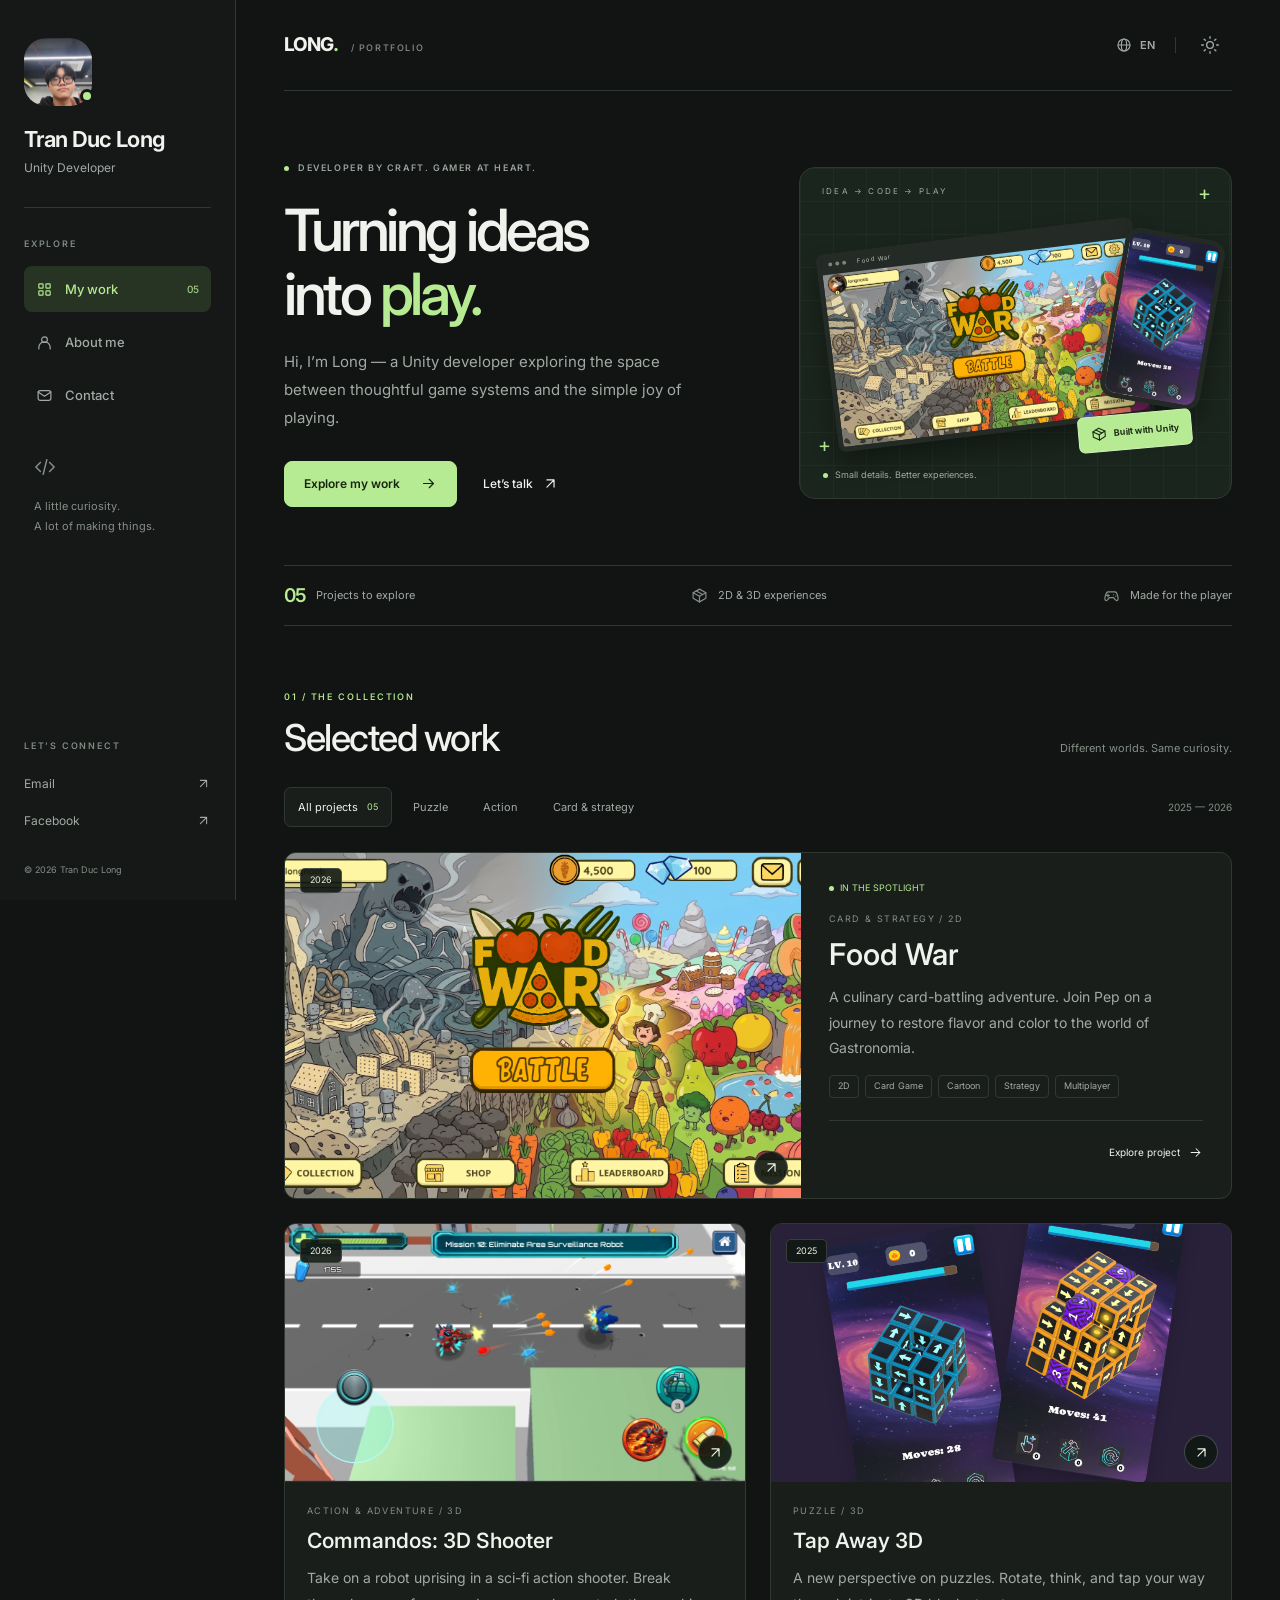
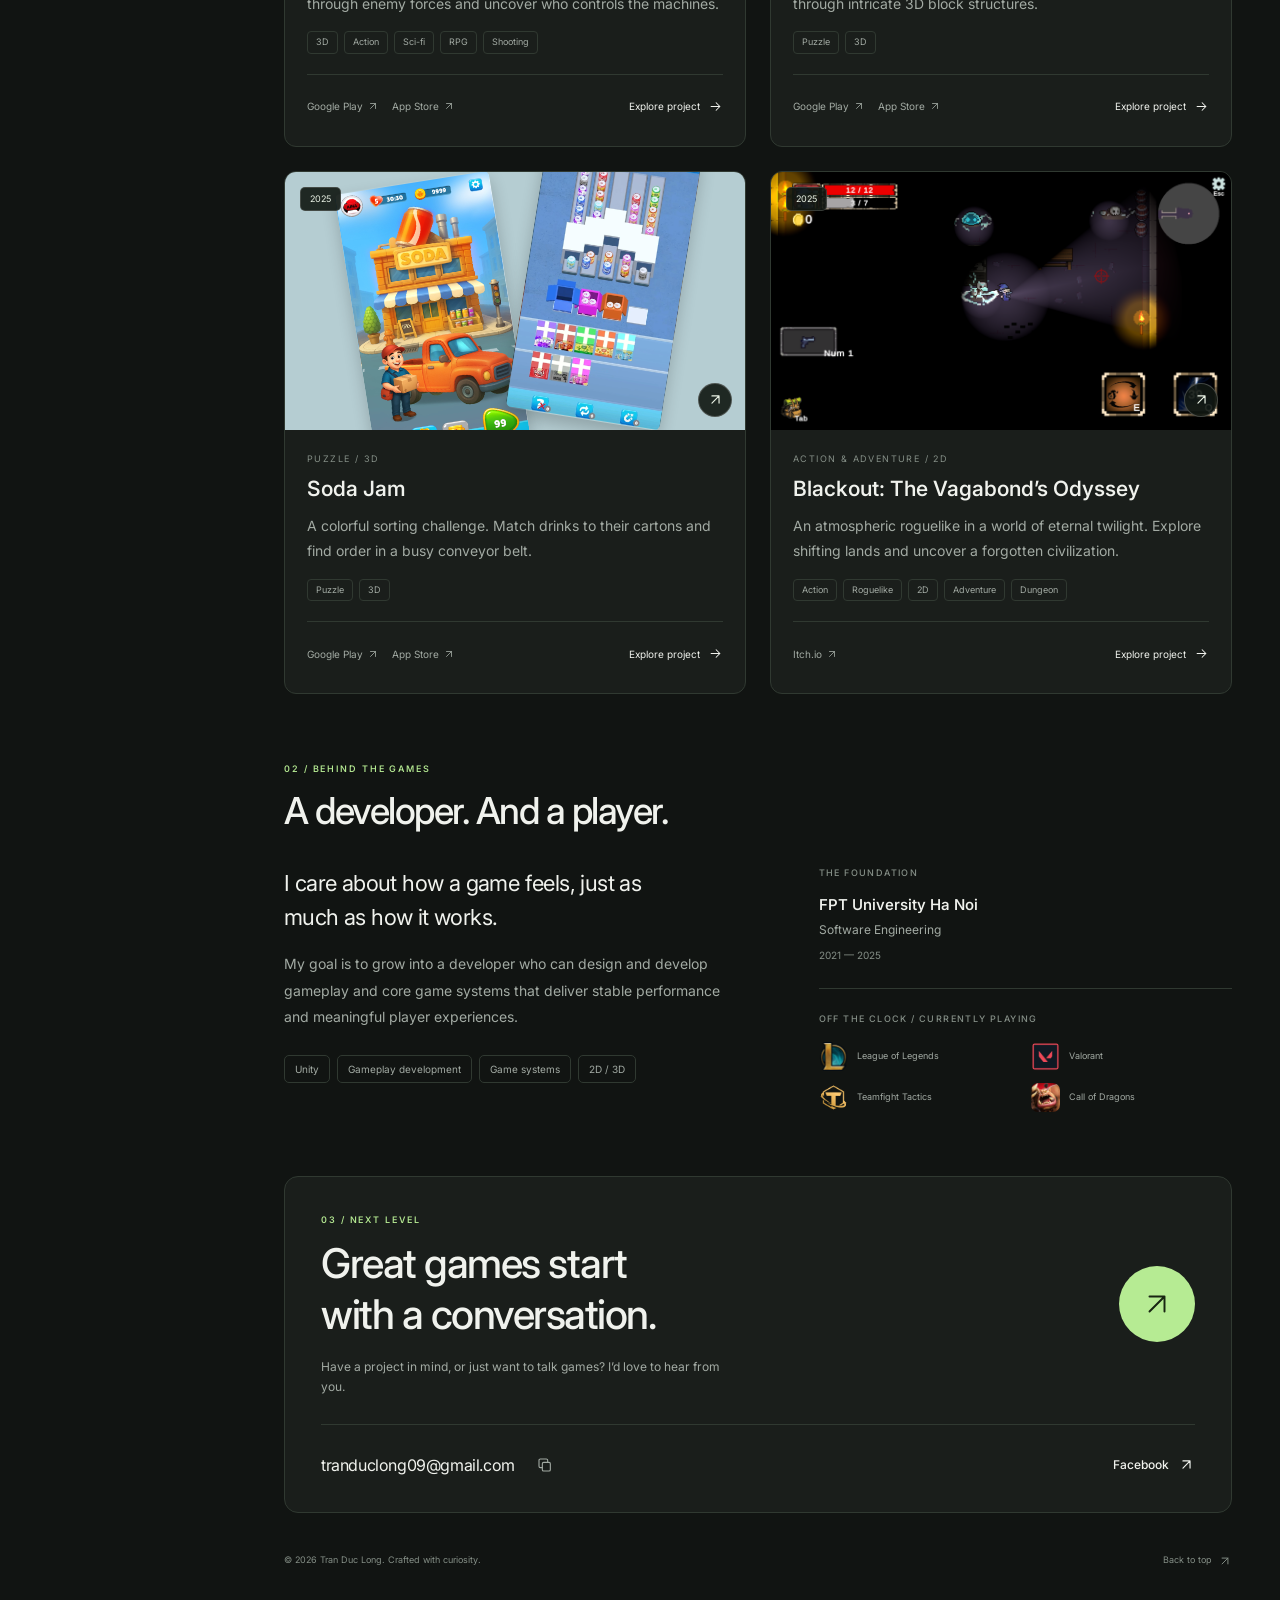
==== portfolio/index.html @ b099b6cd "Move portfolio to subpath and add work in progress homepage" ====
<!DOCTYPE html>
<html lang="en">
<head>
  <meta charset="utf-8">
  <meta name="viewport" content="width=device-width, initial-scale=1">
  <meta name="description" content="Tran Duc Long — Unity Developer. Explore a selection of 2D and 3D games, from card battles and action adventures to playful mobile puzzles.">
  <meta name="theme-color" content="#111412">
  <title>Tran Duc Long — Unity Developer</title>
  <link rel="canonical" href="https://longtd.dev/portfolio/">
  <link rel="icon" href="asset/icon.png">
  <link rel="preconnect" href="https://fonts.googleapis.com">
  <link rel="preconnect" href="https://fonts.gstatic.com" crossorigin>
  <link href="https://fonts.googleapis.com/css2?family=Inter:wght@400;450;500;550;600;650;700;750;800&display=swap" rel="stylesheet">
  <link rel="stylesheet" href="styles.css">
  <script>
    try {
      document.documentElement.dataset.theme = localStorage.getItem('portfolio-theme') === 'light' ? 'light' : 'dark';
      document.documentElement.lang = localStorage.getItem('portfolio-language') === 'vi' ? 'vi' : 'en';
    } catch (_) {}
  </script>
  <script src="projects.js" defer></script>
  <script src="app.js" defer></script>
  <script async src="https://www.googletagmanager.com/gtag/js?id=G-F3N95N39ZR"></script>
  <script>
    window.dataLayer = window.dataLayer || [];
    function gtag(){dataLayer.push(arguments);}
    gtag('js', new Date()); gtag('config', 'G-F3N95N39ZR');
  </script>
</head>
<body>
  <svg class="icon-library" xmlns="http://www.w3.org/2000/svg" aria-hidden="true">
    <symbol id="icon-arrow" viewBox="0 0 24 24"><path d="M5 12h14m-6-6 6 6-6 6"/></symbol>
    <symbol id="icon-up-right" viewBox="0 0 24 24"><path d="M7 17 17 7M7 7h10v10"/></symbol>
    <symbol id="icon-grid" viewBox="0 0 24 24"><rect x="4" y="4" width="6" height="6" rx="1"/><rect x="14" y="4" width="6" height="6" rx="1"/><rect x="4" y="14" width="6" height="6" rx="1"/><rect x="14" y="14" width="6" height="6" rx="1"/></symbol>
    <symbol id="icon-person" viewBox="0 0 24 24"><circle cx="12" cy="8" r="4"/><path d="M4 21v-2a8 8 0 0 1 16 0v2"/></symbol>
    <symbol id="icon-mail" viewBox="0 0 24 24"><rect x="3" y="5" width="18" height="14" rx="3"/><path d="m3 7 9 6 9-6"/></symbol>
    <symbol id="icon-sun" viewBox="0 0 24 24"><circle cx="12" cy="12" r="4"/><path d="M12 2v2m0 16v2M2 12h2m16 0h2M5 5l1.4 1.4m11.2 11.2L19 19M5 19l1.4-1.4M17.6 6.4 19 5"/></symbol>
    <symbol id="icon-moon" viewBox="0 0 24 24"><path d="M20.8 13.2A9 9 0 0 1 10.8 3 9 9 0 1 0 20.8 13.2Z"/></symbol>
    <symbol id="icon-globe" viewBox="0 0 24 24"><circle cx="12" cy="12" r="9"/><ellipse cx="12" cy="12" rx="4" ry="9"/><path d="M3 12h18"/></symbol>
    <symbol id="icon-code" viewBox="0 0 24 24"><path d="m7 7-5 5 5 5m10-10 5 5-5 5M14 4l-4 16"/></symbol>
    <symbol id="icon-play" viewBox="0 0 24 24"><path d="m9 5 11 7-11 7Z"/></symbol>
    <symbol id="icon-close" viewBox="0 0 24 24"><path d="m6 6 12 12M6 18 18 6"/></symbol>
    <symbol id="icon-chevron" viewBox="0 0 24 24"><path d="m9 5 7 7-7 7"/></symbol>
    <symbol id="icon-copy" viewBox="0 0 24 24"><rect x="8" y="8" width="12" height="13" rx="2"/><path d="M16 8V5a2 2 0 0 0-2-2H5a2 2 0 0 0-2 2v9a2 2 0 0 0 2 2h3"/></symbol>
    <symbol id="icon-check" viewBox="0 0 24 24"><path d="m5 12 4 4L19 6"/></symbol>
    <symbol id="icon-cube" viewBox="0 0 24 24"><path d="m12 3 9 5v8l-9 5-9-5V8Z"/><path d="m3 8 9 5 9-5m-9 5v8M7.5 5.5l9 5"/></symbol>
    <symbol id="icon-game" viewBox="0 0 24 24"><path d="M7 7h10c3 0 6 11 3 12-2 1-5-4-5-4H9s-3 5-5 4C1 18 4 7 7 7Z"/><path d="M7 10v4m-2-2h4m6-1h.01M18 13h.01"/></symbol>
  </svg>
  <a class="skip-link" href="#main" data-en="Skip to content" data-vi="Đến nội dung chính">Skip to content</a>
  <aside class="sidebar">
    <a class="identity" href="#home" aria-label="Tran Duc Long — home">
      <div class="avatar-wrap"><img class="avatar" src="asset/avatar(1).png" alt="Tran Duc Long" width="72" height="72"><span class="avatar-dot"></span></div>
      <div><span class="name" data-en="Tran Duc Long" data-vi="Trần Đức Long">Tran Duc Long</span><span class="role" data-en="Unity Developer" data-vi="Lập trình viên Unity">Unity Developer</span></div>
    </a>
    <div class="sidebar-rule"></div><span class="sidebar-label" data-en="EXPLORE" data-vi="KHÁM PHÁ">EXPLORE</span>
    <nav class="navigation" aria-label="Main navigation">
      <a href="#projects" class="nav-link active" aria-current="location"><svg class="icon"><use href="#icon-grid"/></svg><span data-en="My work" data-vi="Dự án">My work</span><span class="nav-count">05</span></a>
      <a href="#about" class="nav-link"><svg class="icon"><use href="#icon-person"/></svg><span data-en="About me" data-vi="Về tôi">About me</span></a>
      <a href="#contact" class="nav-link"><svg class="icon"><use href="#icon-mail"/></svg><span data-en="Contact" data-vi="Liên hệ">Contact</span></a>
    </nav>
    <div class="sidebar-note"><svg class="icon"><use href="#icon-code"/></svg><p data-en="A little curiosity.&#10;A lot of making things." data-vi="Một chút tò mò.&#10;Thật nhiều sáng tạo.">A little curiosity.<br>A lot of making things.</p></div>
    <div class="sidebar-bottom"><p class="sidebar-label" data-en="LET’S CONNECT" data-vi="KẾT NỐI VỚI TÔI">LET’S CONNECT</p><a href="mailto:tranduclong09@gmail.com" class="sidebar-contact">Email <svg class="icon"><use href="#icon-up-right"/></svg></a><a href="https://www.facebook.com/tranduclong0708" target="_blank" rel="noopener noreferrer" class="sidebar-contact">Facebook <svg class="icon"><use href="#icon-up-right"/></svg></a><p class="sidebar-foot">© <span class="current-year">2026</span> Tran Duc Long</p></div>
  </aside>
  <main id="main" class="main" tabindex="-1">
    <header class="topbar" id="home"><a href="#home" class="wordmark">LONG<span class="wordmark-dot">.</span><span class="wordmark-caption"> / PORTFOLIO</span></a><div class="preferences"><button class="language-button" id="langBtn" type="button" aria-label="Switch to Vietnamese"><svg class="icon"><use href="#icon-globe"/></svg><span id="languageLabel">EN</span></button><span class="control-divider"></span><button class="icon-button" id="themeBtn" type="button" aria-label="Switch to light theme"><svg class="icon"><use href="#icon-sun"/></svg></button></div></header>
    <section class="hero" aria-labelledby="hero-title">
      <div class="hero-copy"><p class="eyebrow"><span class="small-dot"></span><span data-en="DEVELOPER BY CRAFT. GAMER AT HEART." data-vi="LẬP TRÌNH BẰNG ĐAM MÊ. CHƠI BẰNG TRÁI TIM.">DEVELOPER BY CRAFT. GAMER AT HEART.</span></p><h1 id="hero-title"><span data-en="Turning ideas" data-vi="Biến ý tưởng">Turning ideas</span><br><span data-en="into " data-vi="thành ">into </span><span class="accent-text" data-en="play." data-vi="trò chơi.">play.</span></h1><p class="hero-description" data-en="Hi, I’m Long — a Unity developer exploring the space between thoughtful game systems and the simple joy of playing." data-vi="Chào bạn, tôi là Long — lập trình viên Unity, theo đuổi sự kết hợp giữa hệ thống game chỉn chu và niềm vui giản đơn khi chơi.">Hi, I’m Long — a Unity developer exploring the space between thoughtful game systems and the simple joy of playing.</p><div class="hero-actions"><a class="button button-primary" href="#projects"><span data-en="Explore my work" data-vi="Khám phá dự án">Explore my work</span><svg class="icon"><use href="#icon-arrow"/></svg></a><a class="text-link" href="#contact"><span data-en="Let’s talk" data-vi="Cùng trò chuyện">Let’s talk</span><svg class="icon"><use href="#icon-up-right"/></svg></a></div></div>
      <div class="hero-art" aria-label="A selection of my game projects"><div class="art-grid"></div><span class="art-plus plus-one">+</span><span class="art-plus plus-two">+</span><span class="art-label">IDEA → CODE → PLAY</span><div class="game-window"><div class="window-toolbar"><span></span><span></span><span></span><span class="window-name">Food War</span></div><img src="asset/FoodWar/food_war1.png" alt="Food War’s colorful culinary world" width="1706" height="957" fetchpriority="high"></div><div class="game-phone"><img src="asset/TapAway3D/1.jpg" alt="Tap Away 3D block puzzle" width="1080" height="1920"></div><span class="art-sticker"><svg class="icon"><use href="#icon-cube"/></svg><span>Built with Unity</span></span><div class="art-caption"><span class="small-dot"></span><span data-en="Small details. Better experiences." data-vi="Chi tiết nhỏ. Trải nghiệm tốt hơn.">Small details. Better experiences.</span></div></div>
    </section>
    <div class="intro-strip"><div><span class="strip-number">05</span><span data-en="Projects to explore" data-vi="Dự án để khám phá">Projects to explore</span></div><div><svg class="icon"><use href="#icon-cube"/></svg><span data-en="2D & 3D experiences" data-vi="Trải nghiệm 2D & 3D">2D & 3D experiences</span></div><div><svg class="icon"><use href="#icon-game"/></svg><span data-en="Made for the player" data-vi="Vì trải nghiệm người chơi">Made for the player</span></div></div>
    <section id="projects" class="work-section" aria-labelledby="work-title">
      <div class="section-heading"><div><p class="eyebrow section-kicker" data-en="01 / THE COLLECTION" data-vi="01 / BỘ SƯU TẬP">01 / THE COLLECTION</p><h2 id="work-title" data-en="Selected work" data-vi="Dự án tiêu biểu">Selected work</h2></div><p class="section-aside" data-en="Different worlds. Same curiosity." data-vi="Thế giới mới. Đam mê không đổi.">Different worlds. Same curiosity.</p></div>
      <div class="work-toolbar"><div class="filters" role="group" aria-label="Filter projects"><button type="button" class="filter-button selected" data-filter="all" aria-pressed="true"><span data-en="All projects" data-vi="Tất cả">All projects</span><span class="filter-count">05</span></button><button type="button" class="filter-button" data-filter="puzzle" aria-pressed="false" data-en="Puzzle" data-vi="Giải đố">Puzzle</button><button type="button" class="filter-button" data-filter="action" aria-pressed="false" data-en="Action" data-vi="Hành động">Action</button><button type="button" class="filter-button" data-filter="card" aria-pressed="false" data-en="Card & strategy" data-vi="Thẻ bài & chiến thuật">Card & strategy</button></div><span class="work-years">2025 — 2026</span></div><p id="filter-status" class="sr-only" role="status"></p><div class="project-grid" id="project-grid"></div><noscript><p>Enable JavaScript to explore the project galleries. Contact me at <a href="mailto:tranduclong09@gmail.com">tranduclong09@gmail.com</a>.</p></noscript>
    </section>
    <section id="about" class="about-section" aria-labelledby="about-title"><div class="section-heading"><div><p class="eyebrow section-kicker" data-en="02 / BEHIND THE GAMES" data-vi="02 / PHÍA SAU TRÒ CHƠI">02 / BEHIND THE GAMES</p><h2 id="about-title" data-en="A developer. And a player." data-vi="Lập trình viên. Và người chơi.">A developer. And a player.</h2></div></div><div class="about-layout"><div class="about-story"><p class="about-lead" data-en="I care about how a game feels, just as much as how it works." data-vi="Tôi quan tâm đến cảm giác khi chơi, cũng như cách một trò chơi vận hành.">I care about how a game feels, just as much as how it works.</p><p data-en="My goal is to grow into a developer who can design and develop gameplay and core game systems that deliver stable performance and meaningful player experiences." data-vi="Mục tiêu của tôi là phát triển thành lập trình viên có thể thiết kế và phát triển gameplay cùng các hệ thống game cốt lõi, giúp game vận hành ổn định và mang lại trải nghiệm có giá trị cho người chơi.">My goal is to grow into a developer who can design and develop gameplay and core game systems that deliver stable performance and meaningful player experiences.</p><div class="skill-tags"><span>Unity</span><span data-en="Gameplay development" data-vi="Phát triển gameplay">Gameplay development</span><span data-en="Game systems" data-vi="Hệ thống game">Game systems</span><span>2D / 3D</span></div></div><div class="about-details"><div class="education"><p class="detail-label" data-en="THE FOUNDATION" data-vi="NỀN TẢNG">THE FOUNDATION</p><h3 data-en="FPT University Ha Noi" data-vi="Đại học FPT Hà Nội">FPT University Ha Noi</h3><p data-en="Software Engineering" data-vi="Kỹ thuật phần mềm">Software Engineering</p><span class="detail-date">2021 — 2025</span></div><div class="playing"><p class="detail-label" data-en="OFF THE CLOCK / CURRENTLY PLAYING" data-vi="SAU GIỜ LÀM / ĐANG CHƠI">OFF THE CLOCK / CURRENTLY PLAYING</p><div class="playing-grid"><div class="playing-item"><img src="asset/games/lol.png" alt="League of Legends" width="44" height="44" loading="lazy"><span>League of Legends</span></div><div class="playing-item"><img src="asset/games/valorant.png" alt="Valorant" width="44" height="44" loading="lazy"><span>Valorant</span></div><div class="playing-item"><img src="asset/games/tft.png" alt="Teamfight Tactics" width="44" height="44" loading="lazy"><span>Teamfight Tactics</span></div><div class="playing-item"><img src="asset/games/cod.png" alt="Call of Dragons" width="44" height="44" loading="lazy"><span>Call of Dragons</span></div></div></div></div></div></section>
    <section id="contact" class="contact-section" aria-labelledby="contact-title"><div class="contact-top"><div><p class="eyebrow section-kicker" data-en="03 / NEXT LEVEL" data-vi="03 / CHẶNG TIẾP THEO">03 / NEXT LEVEL</p><h2 id="contact-title"><span data-en="Great games start" data-vi="Game hay bắt đầu">Great games start</span><br><span data-en="with a conversation." data-vi="từ một cuộc trò chuyện.">with a conversation.</span></h2><p data-en="Have a project in mind, or just want to talk games? I’d love to hear from you." data-vi="Bạn có ý tưởng dự án, hay muốn trò chuyện về game? Hãy kết nối với tôi.">Have a project in mind, or just want to talk games? I’d love to hear from you.</p></div><a class="contact-arrow" href="mailto:tranduclong09@gmail.com" aria-label="Email Tran Duc Long"><svg class="icon"><use href="#icon-up-right"/></svg></a></div><div class="contact-bottom"><div class="email-group"><a class="email-link" href="mailto:tranduclong09@gmail.com">tranduclong09@gmail.com</a><button type="button" id="copyEmail" class="icon-button" aria-label="Copy email address"><svg class="icon"><use href="#icon-copy"/></svg></button></div><a class="text-link" href="https://www.facebook.com/tranduclong0708" target="_blank" rel="noopener noreferrer">Facebook <svg class="icon"><use href="#icon-up-right"/></svg></a></div><p id="copy-status" role="status" class="copy-status"></p></section>
    <footer class="footer"><span>© <span class="current-year">2026</span> <span data-en="Tran Duc Long. Crafted with curiosity." data-vi="Trần Đức Long. Tạo nên từ sự tò mò.">Tran Duc Long. Crafted with curiosity.</span></span><a href="#home"><span data-en="Back to top" data-vi="Về đầu trang">Back to top</span><svg class="icon"><use href="#icon-up-right"/></svg></a></footer>
  </main>
  <dialog id="project-dialog" class="project-dialog" aria-labelledby="dialog-title"><div class="dialog-header"><span class="detail-label" data-en="PROJECT DETAILS" data-vi="CHI TIẾT DỰ ÁN">PROJECT DETAILS</span><button type="button" class="icon-button close-dialog" aria-label="Close project"><svg class="icon"><use href="#icon-close"/></svg></button></div><div id="dialog-content"></div></dialog>
</body>
</html>
---- portfolio/styles.css ----
:root {
  color-scheme:dark;
  --bg:#111412;
  --sidebar:#151816;
  --surface:#1a1e1b;
  --surface-hover:#222823;
  --text:#f0f2ed;
  --muted:#a2aaa3;
  --subtle:#858f87;
  --border:#303931;
  --accent:#b6eb93;
  --on-accent:#182512;
  --accent-soft:#273323;
  --art-bg:#1b251e;
  --focus:#c2f7a0;
  --radius:16px;
  --duration:180ms;
  --sidebar-width:236px;
}

:root[data-theme="light"] {
  color-scheme:light;
  --bg:#f6f7f2;
  --sidebar:#eef0e9;
  --surface:#fff;
  --surface-hover:#e9ede3;
  --text:#20271f;
  --muted:#596451;
  --subtle:#64705f;
  --border:#d4d9cd;
  --accent:#365c25;
  --on-accent:#fff;
  --accent-soft:#e0ebd5;
  --art-bg:#dfe8d6;
  --focus:#365c25;
}

* {
  box-sizing:border-box;
}

html {
  scroll-behavior:smooth;
  scroll-padding-top:34px;
}

body {
  margin:0;
  background:var(--bg);
  color:var(--text);
  font-family:'Inter','Segoe UI',sans-serif;
  font-size:15px;
  line-height:1.65;
  -webkit-font-smoothing:antialiased;
}

button,a {
  -webkit-tap-highlight-color:transparent;
  touch-action:manipulation;
}

button {
  font:inherit;
  cursor:pointer;
  color:inherit;
}

a {
  color:inherit;
  text-decoration:none;
}

button,a,.project-card {
  transition:background var(--duration),color var(--duration),border-color var(--duration),transform var(--duration);
}

button:focus-visible,a:focus-visible,[tabindex]:focus-visible {
  outline:2px solid var(--focus);
  outline-offset:5px;
}

button:disabled {
  cursor:default;
  opacity:.45;
}

img {
  display:block;
  max-width:100%;
}

svg.icon {
  width:20px;
  height:20px;
  fill:none;
  stroke:currentColor;
  stroke-width:1.65;
  stroke-linecap:round;
  stroke-linejoin:round;
  flex-shrink:0;
}

.icon-library {
  position:absolute;
  width:0;
  height:0;
  overflow:hidden;
}

h1,h2,h3,p {
  margin:0;
}

h1,h2,h3 {
  text-wrap:balance;
}

::selection {
  background:var(--accent);
  color:var(--on-accent);
}

.sr-only {
  position:absolute;
  width:1px;
  height:1px;
  padding:0;
  margin:-1px;
  overflow:hidden;
  clip:rect(0,0,0,0);
  white-space:nowrap;
  border:0;
}

.skip-link {
  position:fixed;
  top:12px;
  left:12px;
  z-index:100;
  transform:translateY(-160%);
  background:var(--accent);
  color:var(--on-accent);
  padding:10px 18px;
  border-radius:6px;
}

.skip-link:focus {
  transform:none;
}

/* Identity and persistent navigation */
.sidebar {
  position:fixed;
  inset:0 auto 0 0;
  width:var(--sidebar-width);
  padding:38px 24px 22px;
  background:var(--sidebar);
  border-right:1px solid var(--border);
  display:flex;
  flex-direction:column;
  z-index:20;
  overflow-y:auto;
}

.identity {
  display:flex;
  flex-direction:column;
  align-items:flex-start;
  gap:18px;
}

.avatar-wrap {
  position:relative;
}

.avatar {
  width:68px;
  height:68px;
  border-radius:22px;
  object-fit:cover;
  object-position:50% 37%;
}

.avatar-dot {
  width:14px;
  height:14px;
  border:3px solid var(--sidebar);
  background:var(--accent);
  border-radius:50%;
  position:absolute;
  right:-2px;
  bottom:3px;
}

.name {
  display:block;
  font-size:22px;
  font-weight:650;
  letter-spacing:-.65px;
  line-height:1.4;
}

.role {
  font-size:12px;
  color:var(--muted);
  display:block;
  margin-top:3px;
}

.sidebar-rule {
  height:1px;
  min-height:1px;
  background:var(--border);
  margin:29px 0;
}

.sidebar-label {
  font-size:9px;
  font-weight:550;
  color:var(--subtle);
  letter-spacing:1.8px;
}

.navigation {
  display:grid;
  gap:7px;
  margin-top:15px;
}

.nav-link {
  min-height:46px;
  display:flex;
  align-items:center;
  gap:12px;
  padding:10px 12px;
  border-radius:8px;
  font-size:13px;
  font-weight:500;
  color:var(--muted);
}

.nav-link .icon {
  width:17px;
  height:17px;
}

.nav-link:hover {
  background:var(--surface-hover);
  color:var(--text);
}

.nav-link.active {
  background:var(--accent-soft);
  color:var(--accent);
}

.nav-count {
  margin-left:auto;
  font-size:10px;
  opacity:.85;
}

.sidebar-note {
  margin-top:38px;
  padding:0 10px;
}

.sidebar-note .icon {
  color:var(--subtle);
  width:22px;
  height:22px;
}

.sidebar-note p {
  margin-top:11px;
  font-size:11px;
  color:var(--subtle);
  line-height:1.8;
  white-space:pre-line;
}

.sidebar-bottom {
  margin-top:auto;
  padding-top:45px;
}

.sidebar-contact {
  display:flex;
  align-items:center;
  justify-content:space-between;
  font-size:12px;
  color:var(--muted);
  min-height:37px;
}

.sidebar-contact:first-of-type {
  margin-top:11px;
}

.sidebar-contact .icon {
  width:15px;
  height:15px;
}

.sidebar-contact:hover {
  color:var(--accent);
}

.sidebar-foot {
  margin-top:24px;
  color:var(--subtle);
  font-size:9px;
}

.main {
  margin-left:var(--sidebar-width);
  padding:0 48px;
  max-width:1640px;
}

.topbar {
  height:91px;
  display:flex;
  align-items:center;
  justify-content:space-between;
  border-bottom:1px solid var(--border);
}

.wordmark {
  font-size:19px;
  font-weight:750;
  letter-spacing:-1px;
}

.wordmark-dot {
  color:var(--accent);
}

.wordmark-caption {
  color:var(--subtle);
  font-size:9px;
  letter-spacing:1.6px;
  font-weight:500;
  margin-left:9px;
}

.preferences {
  display:flex;
  align-items:center;
  gap:12px;
}

.language-button {
  display:inline-flex;
  gap:8px;
  align-items:center;
  border:0;
  background:transparent;
  min-height:44px;
  padding:8px;
  color:var(--muted);
  font-size:11px;
  font-weight:600;
}

.language-button .icon {
  width:16px;
  height:16px;
}

.icon-button {
  border:1px solid transparent;
  width:44px;
  height:44px;
  border-radius:9px;
  display:inline-flex;
  justify-content:center;
  align-items:center;
  background:transparent;
  color:var(--muted);
  flex-shrink:0;
}

.icon-button:hover,.language-button:hover {
  background:var(--surface-hover);
  color:var(--text);
}

.control-divider {
  height:16px;
  width:1px;
  background:var(--border);
}

/* Hero: real game screens, composed as a small developer playground */
.hero {
  display:grid;
  grid-template-columns:1.12fr 1fr;
  gap:30px;
  align-items:center;
  padding:69px 0 58px;
}

.eyebrow {
  font-size:9px;
  letter-spacing:1.6px;
  font-weight:550;
  line-height:1.8;
  display:flex;
  align-items:center;
  gap:9px;
  color:var(--muted);
}

.small-dot {
  width:5px;
  height:5px;
  background:var(--accent);
  border-radius:50%;
  display:inline-block;
  flex-shrink:0;
}

h1 {
  font-size:clamp(45px,4.55vw,78px);
  font-weight:550;
  line-height:1.1;
  letter-spacing:-3.5px;
  margin-top:22px;
}

.accent-text {
  color:var(--accent);
}

.hero-description {
  max-width:410px;
  color:var(--muted);
  font-size:15px;
  line-height:1.85;
  margin-top:22px;
}

.hero-actions {
  display:flex;
  align-items:center;
  gap:26px;
  margin-top:29px;
}

.button {
  min-height:46px;
  display:inline-flex;
  align-items:center;
  justify-content:center;
  gap:20px;
  padding:11px 19px;
  border-radius:8px;
  border:1px solid var(--border);
  font-size:12px;
  font-weight:600;
}

.button-primary {
  background:var(--accent);
  color:var(--on-accent);
  border-color:var(--accent);
}

.button-primary:hover {
  filter:brightness(1.08);
  transform:translateY(-2px);
}

.button .icon,.text-link .icon {
  width:17px;
  height:17px;
}

.text-link {
  display:inline-flex;
  align-items:center;
  gap:9px;
  font-size:12px;
  font-weight:500;
  min-height:44px;
}

.text-link:hover {
  color:var(--accent);
}

.hero-art {
  height:332px;
  background:var(--art-bg);
  position:relative;
  border:1px solid var(--border);
  border-radius:var(--radius);
  overflow:hidden;
  isolation:isolate;
}

.art-grid {
  position:absolute;
  inset:0;
  background-image:linear-gradient(var(--border) 1px,transparent 1px),linear-gradient(90deg,var(--border) 1px,transparent 1px);
  background-size:33px 33px;
  opacity:.35;
  z-index:-1;
}

.art-label {
  position:absolute;
  left:22px;
  top:17px;
  font-size:8px;
  letter-spacing:2.2px;
  color:var(--muted);
}

.art-plus {
  position:absolute;
  color:var(--accent);
  font-size:20px;
  font-weight:400;
}

.plus-one {
  top:9px;
  right:20px;
}

.plus-two {
  bottom:36px;
  left:18px;
}

.game-window {
  width:74%;
  max-width:340px;
  position:absolute;
  left:6%;
  top:67px;
  transform:rotate(-7deg);
  border:5px solid #242a25;
  border-top-width:0;
  border-radius:8px;
  overflow:hidden;
  box-shadow:0 14px 25px #0005;
}

.window-toolbar {
  height:21px;
  background:#242a25;
  display:flex;
  align-items:center;
  gap:3px;
  padding:0 7px;
}

.window-toolbar>span:not(.window-name) {
  width:4px;
  height:4px;
  background:#7a8577;
  border-radius:50%;
}

.window-name {
  color:#b5c0b4;
  font-size:6px;
  margin-left:8px;
  letter-spacing:.5px;
}

.game-window img {
  width:100%;
  height:auto;
}

.game-phone {
  width:23.5%;
  position:absolute;
  top:65px;
  right:4%;
  transform:rotate(10deg);
  border:5px solid #232924;
  border-radius:15px;
  overflow:hidden;
  box-shadow:0 12px 24px #0006;
}

.game-phone img {
  width:100%;
  height:auto;
}

.art-sticker {
  position:absolute;
  bottom:49px;
  right:9%;
  display:inline-flex;
  align-items:center;
  gap:7px;
  transform:rotate(-5deg);
  background:#b6eb93;
  color:#182512;
  padding:9px 12px;
  border:1px solid #d1f2b8;
  border-radius:6px;
  font-size:9px;
  font-weight:650;
}

.art-sticker .icon {
  width:16px;
  height:16px;
}

.art-caption {
  position:absolute;
  bottom:15px;
  left:23px;
  display:flex;
  align-items:center;
  gap:7px;
  color:var(--muted);
  font-size:9px;
}

.intro-strip {
  border-top:1px solid var(--border);
  border-bottom:1px solid var(--border);
  display:flex;
  align-items:center;
  justify-content:space-between;
  gap:20px;
  padding:20px 0;
}

.intro-strip>div {
  display:flex;
  gap:10px;
  align-items:center;
  color:var(--muted);
  font-size:11px;
}

.intro-strip>div .icon {
  width:17px;
  height:17px;
  color:var(--subtle);
}

.strip-number {
  color:var(--accent);
  font-weight:600;
  font-size:19px;
  letter-spacing:-.8px;
  line-height:1;
}

/* Work index and project cards */
.work-section,.about-section {
  padding-top:63px;
  scroll-margin-top:20px;
}

.section-heading {
  display:flex;
  align-items:flex-end;
  justify-content:space-between;
  gap:20px;
}

.section-kicker {
  color:var(--accent);
  font-size:9px;
  letter-spacing:1.9px;
  margin-bottom:10px;
}

h2 {
  font-size:clamp(28px,2.9vw,40px);
  line-height:1.25;
  font-weight:500;
  letter-spacing:-1.5px;
}

.section-aside {
  font-size:11px;
  color:var(--subtle);
  padding-bottom:4px;
}

.work-toolbar {
  display:flex;
  justify-content:space-between;
  align-items:center;
  gap:16px;
  margin:26px 0 25px;
}

.filters {
  display:flex;
  flex-wrap:wrap;
  gap:7px;
}

.filter-button {
  display:inline-flex;
  align-items:center;
  gap:9px;
  min-height:40px;
  border:1px solid transparent;
  padding:8px 13px;
  font-size:11px;
  color:var(--muted);
  background:transparent;
  border-radius:7px;
}

.filter-button:hover {
  background:var(--surface-hover);
  color:var(--text);
}

.filter-button.selected {
  background:var(--surface);
  border-color:var(--border);
  color:var(--text);
}

.filter-count {
  font-size:9px;
  color:var(--accent);
}

.work-years {
  font-size:10px;
  color:var(--subtle);
  white-space:nowrap;
}

.project-grid {
  display:grid;
  grid-template-columns:repeat(2,minmax(0,1fr));
  gap:24px;
}

.project-card {
  min-width:0;
  border:1px solid var(--border);
  background:var(--surface);
  border-radius:12px;
  overflow:hidden;
  display:flex;
  flex-direction:column;
}

.project-card:hover {
  border-color:var(--subtle);
}

.project-card[hidden] {
  display:none;
}

.project-cover {
  display:block;
  position:relative;
  width:100%;
  border:0;
  padding:0;
  aspect-ratio:1.78;
  overflow:hidden;
  background:var(--art-bg);
}

.cover-image {
  width:100%;
  height:100%;
  object-fit:cover;
  transition:transform 350ms ease;
}

.project-cover:hover .cover-image {
  transform:scale(1.035);
}

.cover-badge {
  position:absolute;
  left:15px;
  top:15px;
  background:#111812e8;
  color:#eaf2e5;
  border:1px solid #ffffff29;
  padding:4px 9px;
  border-radius:5px;
  font-size:9px;
  line-height:1.6;
}

.cover-open {
  position:absolute;
  bottom:13px;
  right:13px;
  display:flex;
  width:34px;
  height:34px;
  align-items:center;
  justify-content:center;
  background:#111812e8;
  border:1px solid #ffffff35;
  border-radius:50%;
  color:#eaf2e5;
}

.cover-open .icon {
  width:17px;
  height:17px;
}

.project-content {
  padding:22px;
  display:flex;
  flex-direction:column;
  flex:1;
  align-items:flex-start;
}

.project-category {
  color:var(--subtle);
  font-size:9px;
  letter-spacing:1.4px;
  text-transform:uppercase;
  margin-bottom:8px;
}

.project-title-button {
  display:block;
  border:0;
  background:transparent;
  padding:0;
  text-align:left;
}

.project-title-button:hover {
  color:var(--accent);
}

.project-title {
  font-size:21px;
  font-weight:550;
  line-height:1.35;
  letter-spacing:-.7px;
}

.project-summary {
  font-size:14px;
  color:var(--muted);
  margin-top:10px;
  line-height:1.8;
}

.project-meta {
  display:flex;
  flex-wrap:wrap;
  gap:6px;
  margin-top:15px;
}

.tag {
  border:1px solid var(--border);
  padding:3px 8px;
  border-radius:4px;
  font-size:9px;
  color:var(--muted);
}

.project-footer {
  display:flex;
  flex-wrap:wrap;
  justify-content:space-between;
  align-items:center;
  gap:8px;
  border-top:1px solid var(--border);
  width:100%;
  padding-top:14px;
  margin-top:20px;
}

.project-links {
  display:flex;
  align-items:center;
  flex-wrap:wrap;
  gap:13px;
}

.store-link {
  min-height:35px;
  display:inline-flex;
  gap:4px;
  align-items:center;
  font-size:10px;
  color:var(--muted);
}

.store-link:hover {
  color:var(--accent);
}

.store-link .icon {
  width:12px;
  height:12px;
}

.details-link {
  border:0;
  background:transparent;
  padding:4px 0;
  color:var(--text);
  display:inline-flex;
  align-items:center;
  gap:8px;
  font-size:10px;
  min-height:35px;
}

.details-link:hover {
  color:var(--accent);
}

.details-link .icon {
  width:15px;
  height:15px;
}

.featured-project {
  grid-column:1/-1;
  display:grid;
  grid-template-columns:1.2fr 1fr;
}

.featured-project .project-cover {
  aspect-ratio:auto;
  height:100%;
  min-height:310px;
}

.featured-project .cover-image {
  object-fit:cover;
}

.featured-project .project-content {
  padding:28px;
  justify-content:center;
}

.featured-project .project-title {
  font-size:30px;
}

.featured-label {
  display:flex;
  align-items:center;
  gap:6px;
  font-size:9px;
  color:var(--accent);
  margin-bottom:16px;
}

.featured-project .project-category {
  margin-bottom:7px;
}

.featured-project .project-footer {
  margin-top:22px;
}

.portrait-cover {
  display:flex;
  align-items:center;
  justify-content:center;
  gap:15px;
  padding:15px 25px;
  background:#29213a;
}

.portrait-cover.soda-cover {
  background:#b5cdd2;
}

.portrait-cover img {
  height:122%;
  width:auto;
  max-width:38%;
  object-fit:contain;
  border-radius:7px;
  box-shadow:0 8px 16px #0003;
  transform:rotate(-9deg) translateY(7%);
}

.portrait-cover img+img {
  transform:rotate(9deg) translateY(-7%);
}

.project-cover:hover.portrait-cover img {
  transform:rotate(-5deg) translateY(4%);
}

.project-cover:hover.portrait-cover img+img {
  transform:rotate(5deg) translateY(-4%);
}

/* About, contact and footer */
.about-section {
  margin-top:4px;
}

.about-layout {
  display:grid;
  grid-template-columns:1.1fr 1fr;
  gap:80px;
  margin-top:32px;
  padding-bottom:64px;
}

.about-lead {
  font-size:22px;
  line-height:1.55;
  letter-spacing:-.6px;
  max-width:400px;
}

.about-story>p+p {
  color:var(--muted);
  font-size:14px;
  line-height:1.9;
  margin-top:17px;
}

.skill-tags {
  display:flex;
  flex-wrap:wrap;
  gap:7px;
  margin-top:24px;
}

.skill-tags span {
  font-size:10px;
  padding:5px 10px;
  border:1px solid var(--border);
  border-radius:5px;
  color:var(--muted);
}

.detail-label {
  color:var(--subtle);
  font-size:9px;
  letter-spacing:1.4px;
  font-weight:500;
}

.education h3 {
  font-size:15px;
  font-weight:550;
  margin-top:12px;
}

.education>p:not(.detail-label) {
  font-size:12px;
  color:var(--muted);
  margin-top:2px;
}

.detail-date {
  color:var(--subtle);
  font-size:10px;
  margin-top:8px;
  display:block;
}

.playing {
  margin-top:24px;
  border-top:1px solid var(--border);
  padding-top:23px;
}

.playing-grid {
  display:grid;
  grid-template-columns:repeat(2,minmax(0,1fr));
  gap:12px;
  margin-top:15px;
}

.playing-item {
  display:flex;
  align-items:center;
  gap:9px;
  min-width:0;
}

.playing-item img {
  width:29px;
  height:29px;
  object-fit:cover;
  border-radius:7px;
}

.playing-item span {
  color:var(--muted);
  font-size:9px;
}

.contact-section {
  border:1px solid var(--border);
  border-radius:14px;
  background:var(--surface);
  padding:35px 36px 25px;
  scroll-margin-top:35px;
}

.contact-top {
  display:flex;
  justify-content:space-between;
  align-items:center;
  gap:25px;
}

.contact-section h2 {
  font-size:clamp(28px,3.2vw,43px);
  line-height:1.25;
  letter-spacing:-1.5px;
}

.contact-top p:not(.eyebrow) {
  color:var(--muted);
  font-size:12px;
  max-width:420px;
  margin-top:17px;
}

.contact-arrow {
  width:76px;
  height:76px;
  border-radius:50%;
  background:var(--accent);
  color:var(--on-accent);
  display:flex;
  align-items:center;
  justify-content:center;
  flex-shrink:0;
}

.contact-arrow .icon {
  width:36px;
  height:36px;
  stroke-width:1.3;
}

.contact-arrow:hover {
  transform:rotate(6deg);
}

.contact-bottom {
  border-top:1px solid var(--border);
  margin-top:27px;
  padding-top:18px;
  display:flex;
  justify-content:space-between;
  align-items:center;
  gap:15px;
}

.email-group {
  display:flex;
  gap:8px;
  align-items:center;
  min-width:0;
}

.email-link {
  font-size:16px;
  letter-spacing:-.4px;
  overflow-wrap:anywhere;
}

.email-link:hover {
  color:var(--accent);
}

.email-group .icon {
  width:16px;
  height:16px;
}

.copy-status {
  color:var(--accent);
  font-size:11px;
}

.copy-status:not(:empty) {
  margin-top:10px;
}

.footer {
  display:flex;
  justify-content:space-between;
  align-items:center;
  gap:16px;
  padding:28px 0;
  color:var(--subtle);
  font-size:9px;
}

.footer a {
  display:inline-flex;
  min-height:40px;
  align-items:center;
  gap:6px;
}

.footer a:hover {
  color:var(--accent);
}

.footer .icon {
  width:14px;
  height:14px;
}

/* Native dialog provides focus containment, Escape and an inert background */
.project-dialog {
  background:var(--bg);
  color:var(--text);
  border:1px solid var(--border);
  border-radius:16px;
  padding:0 28px 30px;
  width:min(940px,calc(100% - 36px));
  max-height:90dvh;
  overscroll-behavior:contain;
}

.project-dialog::backdrop {
  background:#000b;
  backdrop-filter:blur(6px);
}

body:has(.project-dialog[open]) {
  overflow:hidden;
}

.dialog-header {
  display:flex;
  justify-content:space-between;
  align-items:center;
  position:sticky;
  top:0;
  padding:12px 0;
  z-index:2;
  background:var(--bg);
  border-bottom:1px solid var(--border);
}

.dialog-project-heading {
  display:flex;
  gap:16px;
  align-items:center;
  margin-top:23px;
}

.dialog-icon {
  width:58px;
  height:58px;
  border-radius:12px;
  object-fit:cover;
}

#dialog-title {
  font-size:clamp(24px,3vw,34px);
  letter-spacing:-1px;
}

.dialog-year {
  color:var(--muted);
  font-size:11px;
  margin-top:3px;
}

.dialog-description {
  color:var(--muted);
  font-size:14px;
  line-height:1.9;
  margin:21px 0;
  max-width:76ch;
}

.dialog-meta {
  display:flex;
  justify-content:space-between;
  gap:12px;
  align-items:center;
  flex-wrap:wrap;
  margin:18px 0 22px;
}

.dialog-meta .project-meta {
  margin:0;
}

.gallery-stage {
  background:var(--surface);
  border:1px solid var(--border);
  border-radius:10px;
  height:min(52vh,470px);
  display:flex;
  align-items:center;
  justify-content:center;
  overflow:hidden;
  position:relative;
}

.gallery-stage>img {
  width:100%;
  height:100%;
  object-fit:contain;
}

.gallery-stage.gallery-landscape {
  height:auto;
  aspect-ratio:16/9;
  max-height:470px;
}

.gallery-controls {
  display:flex;
  align-items:center;
  justify-content:space-between;
  margin-top:9px;
}

.gallery-counter {
  color:var(--muted);
  font-size:11px;
  font-variant-numeric:tabular-nums;
}

.gallery-arrows {
  display:flex;
  gap:6px;
}

.gallery-arrows .icon-button {
  border-color:var(--border);
}

.gallery-previous .icon {
  transform:rotate(180deg);
}

.gallery-thumbnails {
  display:flex;
  gap:8px;
  margin-top:9px;
  overflow-x:auto;
  padding:5px 3px 10px;
}

.gallery-thumbnail {
  height:56px;
  width:82px;
  padding:3px;
  flex-shrink:0;
  border:1px solid var(--border);
  border-radius:5px;
  background:var(--surface);
  opacity:.6;
}

.gallery-thumbnail[aria-pressed="true"] {
  border-color:var(--accent);
  opacity:1;
}

.gallery-thumbnail img {
  width:100%;
  height:100%;
  object-fit:contain;
}

.trailer-section {
  margin-top:20px;
  border-top:1px solid var(--border);
  padding-top:20px;
}

.trailer-links {
  display:flex;
  align-items:center;
  flex-wrap:wrap;
  gap:10px 22px;
}

.trailer-frame {
  aspect-ratio:16/9;
  width:100%;
  border:1px solid var(--border);
  border-radius:10px;
  margin-top:16px;
}

.gallery-stage .image-error {
  position:absolute;
  bottom:15px;
  padding:10px;
  background:var(--bg);
  color:var(--muted);
  text-align:center;
  font-size:12px;
}

@media(min-width:1680px) {
  .main {
    padding-right:70px;
    padding-left:70px;
  }
  .hero {
    padding-top:85px;
    padding-bottom:75px;
  }
  .hero-art {
    height:390px;
  }
  .game-window {
    top:80px;
  }
  .game-phone {
    top:60px;
  }
}

@media(max-width:1190px) {
  :root {
    --sidebar-width:210px;
  }
  .sidebar {
    padding-left:20px;
    padding-right:20px;
  }
  .main {
    padding:0 32px;
  }
  .hero {
    gap:22px;
  }
  h1 {
    font-size:53px;
    letter-spacing:-2.5px;
  }
  .hero-art {
    height:290px;
  }
  .game-window {
    top:71px;
  }
  .game-phone {
    top:67px;
  }
  .art-sticker {
    bottom:43px;
    font-size:8px;
  }
  .hero-description {
    font-size:13px;
  }
  .hero-actions {
    gap:17px;
  }
  .eyebrow {
    font-size:8px;
  }
  .about-layout {
    gap:40px;
  }
  .featured-project .project-content {
    padding:22px;
  }
  .featured-project .project-cover {
    min-height:320px;
  }
}

@media(max-width:1000px) and (min-width:761px) {
  .hero {
    grid-template-columns:1fr;
    padding:45px 0 35px;
  }
  .hero-copy {
    max-width:560px;
  }
  h1 {
    font-size:64px;
  }
  .hero-description {
    max-width:480px;
  }
  .hero-art {
    display:none;
  }
  .featured-project {
    grid-template-columns:1fr;
  }
  .featured-project .project-cover {
    aspect-ratio:16/9;
    min-height:0;
  }
  .featured-project .project-content {
    padding:22px;
  }
  .intro-strip {
    gap:10px;
  }
  .intro-strip>div {
    font-size:9px;
    gap:7px;
  }
  .section-aside,.work-years {
    display:none;
  }
  .about-layout {
    grid-template-columns:1fr;
    gap:30px;
  }
  .about-details {
    display:grid;
    grid-template-columns:1fr 1.2fr;
    gap:25px;
  }
  .playing {
    border:0;
    margin:0;
    padding:0;
  }
  .playing-grid {
    grid-template-columns:1fr;
  }
  .contact-section {
    padding:26px;
  }
  .contact-arrow {
    width:55px;
    height:55px;
  }
  .email-link {
    font-size:14px;
  }
  .contact-bottom {
    align-items:flex-start;
    flex-direction:column;
    gap:2px;
  }
}

@media(max-width:760px) {
  html {
    scroll-padding-top:120px;
  }
  .sidebar {
    position:sticky;
    top:0;
    width:100%;
    padding:13px 22px 0;
    border-right:0;
    border-bottom:1px solid var(--border);
    overflow:visible;
  }
  .identity {
    flex-direction:row;
    align-items:center;
    gap:10px;
    width:fit-content;
  }
  .avatar {
    width:34px;
    height:34px;
    border-radius:11px;
  }
  .avatar-dot {
    width:9px;
    height:9px;
    border-width:2px;
    bottom:0;
  }
  .name {
    font-size:15px;
    letter-spacing:-.4px;
  }
  .role {
    font-size:9px;
    margin-top:0;
  }
  .sidebar-rule,.sidebar-label,.sidebar-note,.sidebar-bottom {
    display:none;
  }
  .navigation {
    display:flex;
    gap:20px;
    margin:9px 0 0;
  }
  .nav-link {
    min-height:43px;
    padding:7px 0 9px;
    gap:7px;
    font-size:11px;
    border-radius:0;
    border-bottom:2px solid transparent;
  }
  .nav-link.active {
    background:transparent;
    border-bottom-color:var(--accent);
  }
  .nav-link .icon {
    width:14px;
    height:14px;
  }
  .nav-count {
    font-size:8px;
  }
  .main {
    margin-left:0;
    padding:0 24px;
  }
  .topbar {
    height:66px;
  }
  .preferences {
    position:fixed;
    top:8px;
    right:17px;
    gap:4px;
    z-index:25;
  }
  .preferences .icon-button {
    width:40px;
  }
  .language-button {
    gap:5px;
  }
  .wordmark {
    font-size:17px;
  }
  .wordmark-caption {
    font-size:8px;
  }
  .hero {
    padding-top:35px;
    padding-bottom:35px;
    gap:28px;
    grid-template-columns:1fr;
  }
  .hero h1 {
    font-size:clamp(49px,9vw,72px);
    margin-top:17px;
    line-height:1.12;
    letter-spacing:-2.7px;
  }
  .eyebrow {
    font-size:8px;
    letter-spacing:1.35px;
  }
  .hero-description {
    font-size:15px;
    margin-top:18px;
    max-width:460px;
    line-height:1.8;
  }
  .hero-actions {
    margin-top:23px;
    gap:25px;
  }
  .button {
    min-height:48px;
    font-size:12px;
  }
  .text-link {
    font-size:12px;
  }
  .hero-art {
    height:300px;
    max-width:540px;
    width:100%;
    margin-top:8px;
  }
  .game-window {
    width:72%;
    top:54px;
    left:7%;
    max-width:340px;
  }
  .game-phone {
    width:21%;
    max-width:107px;
    top:45px;
    right:9%;
  }
  .art-sticker {
    bottom:45px;
    right:12%;
    font-size:9px;
  }
  .intro-strip {
    gap:12px;
    padding:18px 0;
    justify-content:flex-start;
    flex-wrap:wrap;
  }
  .intro-strip>div {
    font-size:10px;
    gap:8px;
    flex:1 1 auto;
  }
  .intro-strip>div:last-child {
    display:none;
  }
  .work-section,.about-section {
    padding-top:43px;
    scroll-margin-top:0;
  }
  h2 {
    font-size:31px;
    letter-spacing:-1.2px;
  }
  .section-aside,.work-years {
    display:none;
  }
  .section-kicker {
    font-size:8px;
    margin-bottom:8px;
  }
  .work-toolbar {
    margin:22px 0 20px;
  }
  .filters {
    gap:3px;
  }
  .filter-button {
    min-height:44px;
    font-size:11px;
    padding:7px 10px;
  }
  .filter-count {
    font-size:8px;
  }
  .project-grid {
    gap:19px;
  }
  .featured-project {
    grid-template-columns:1fr;
  }
  .featured-project .project-cover {
    aspect-ratio:16/9;
    min-height:0;
  }
  .featured-project .project-content {
    padding:23px;
  }
  .featured-project .project-title {
    font-size:27px;
  }
  .project-content {
    padding:20px;
  }
  .project-title {
    font-size:21px;
  }
  .project-summary {
    font-size:14px;
  }
  .project-category {
    font-size:9px;
  }
  .tag {
    font-size:10px;
  }
  .details-link,.store-link {
    font-size:11px;
    min-height:44px;
  }
  .about-layout {
    grid-template-columns:1fr;
    gap:32px;
    margin-top:24px;
    padding-bottom:43px;
  }
  .about-lead {
    font-size:22px;
  }
  .about-story>p+p {
    font-size:15px;
  }
  .about-details {
    display:grid;
    grid-template-columns:1fr 1fr;
    gap:24px;
  }
  .playing {
    border:0;
    margin:0;
    padding:0;
  }
  .playing-grid {
    grid-template-columns:1fr;
    gap:10px;
  }
  .playing-item span {
    font-size:10px;
  }
  .education h3 {
    font-size:15px;
  }
  .contact-section {
    padding:26px 22px 20px;
    scroll-margin-top:120px;
  }
  .contact-section h2 {
    font-size:32px;
    letter-spacing:-1.1px;
  }
  .contact-top p:not(.eyebrow) {
    font-size:14px;
  }
  .contact-arrow {
    width:44px;
    height:44px;
  }
  .contact-arrow .icon {
    width:26px;
    height:26px;
  }
  .contact-top {
    align-items:flex-start;
    gap:10px;
  }
  .contact-bottom {
    align-items:flex-start;
    flex-direction:column;
    gap:3px;
    margin-top:20px;
    padding-top:12px;
  }
  .email-link {
    font-size:15px;
  }
  .footer {
    padding:19px 0;
    font-size:8px;
  }
  .footer>span {
    max-width:210px;
  }
  .project-dialog {
    padding:0 18px 22px;
    width:calc(100% - 20px);
    max-height:92dvh;
  }
  .dialog-icon {
    width:44px;
    height:44px;
  }
  .dialog-project-heading {
    gap:12px;
  }
  #dialog-title {
    font-size:25px;
  }
  .dialog-description {
    font-size:15px;
  }
  .gallery-stage {
    height:42dvh;
  }
}

@media(max-width:560px) {
  .project-grid {
    grid-template-columns:1fr;
  }
  .project-content {
    padding:22px;
  }
  .contact-top {
    display:block;
    position:relative;
  }
  .contact-arrow {
    margin-top:19px;
  }
  .contact-section h2 {
    font-size:30px;
  }
  .hero-art {
    height:285px;
  }
  .game-window {
    top:56px;
    width:78%;
    left:4%;
  }
  .game-phone {
    width:23%;
    top:47px;
    right:5%;
  }
}

@media(max-width:374px) {
  .main {
    padding:0 18px;
  }
  .sidebar {
    padding-left:18px;
    padding-right:18px;
  }
  .navigation {
    gap:16px;
  }
  .preferences {
    right:9px;
  }
  .language-button .icon {
    display:none;
  }
  .hero h1 {
    font-size:45px;
  }
  .hero-actions {
    gap:17px;
  }
  .hero-art {
    height:252px;
  }
  .art-sticker {
    bottom:42px;
  }
  .about-details {
    grid-template-columns:1fr;
  }
  .playing-grid {
    grid-template-columns:repeat(2,minmax(0,1fr));
  }
  .email-link {
    font-size:13px;
  }
  .filter-button {
    padding:7px 8px;
  }
}

html[lang="vi"] h1 {
  letter-spacing:-2.4px;
  line-height:1.24;
  font-size:clamp(42px,4.2vw,68px);
}

html[lang="vi"] .hero-copy .eyebrow {
  letter-spacing:1px;
}

html[lang="vi"] h2 {
  line-height:1.4;
}

@media(max-width:760px) {
  html[lang="vi"] h1 {
    font-size:clamp(43px,8vw,65px);
    letter-spacing:-1.8px;
  }
}

@media(prefers-reduced-motion:reduce) {
  html {
    scroll-behavior:auto;
  }
  *,*::before,*::after {
    transition:none!important;
    animation:none!important;
  }
  .project-cover:hover .cover-image {
    transform:none;
  }
}
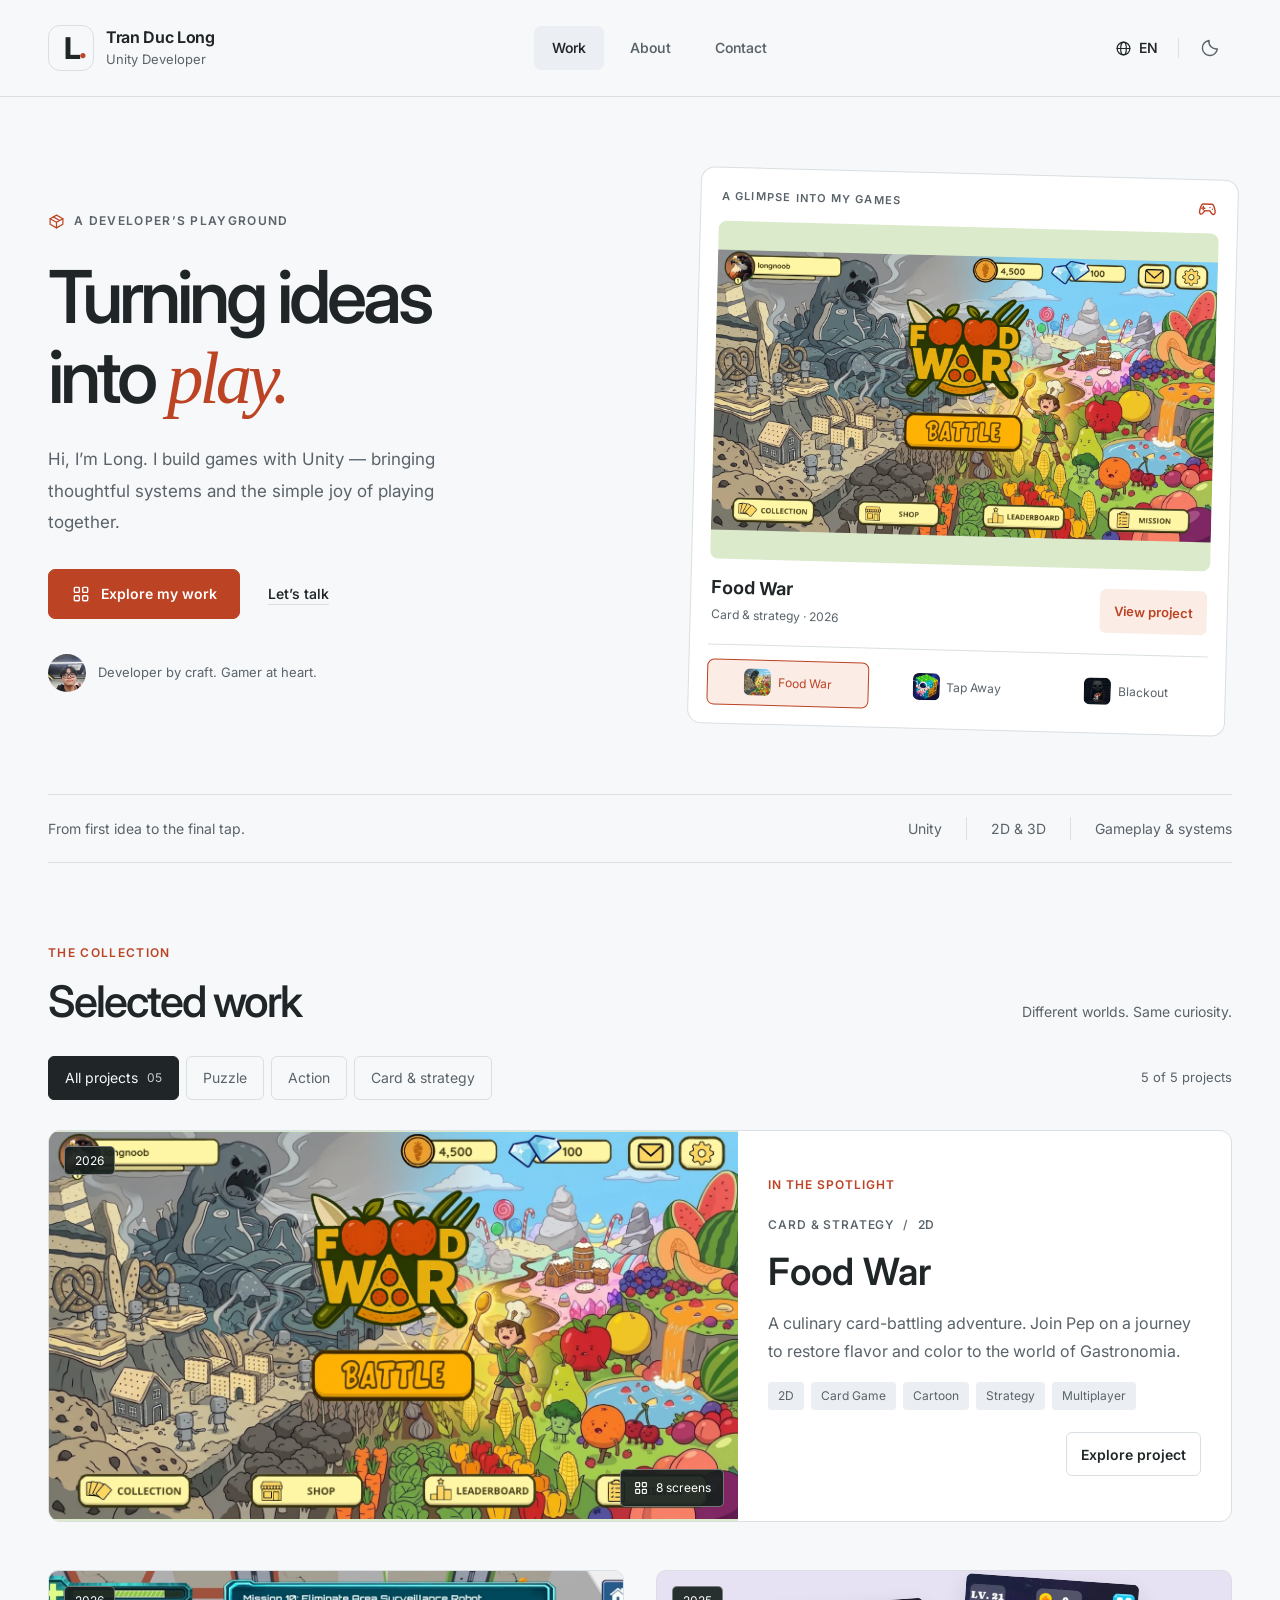
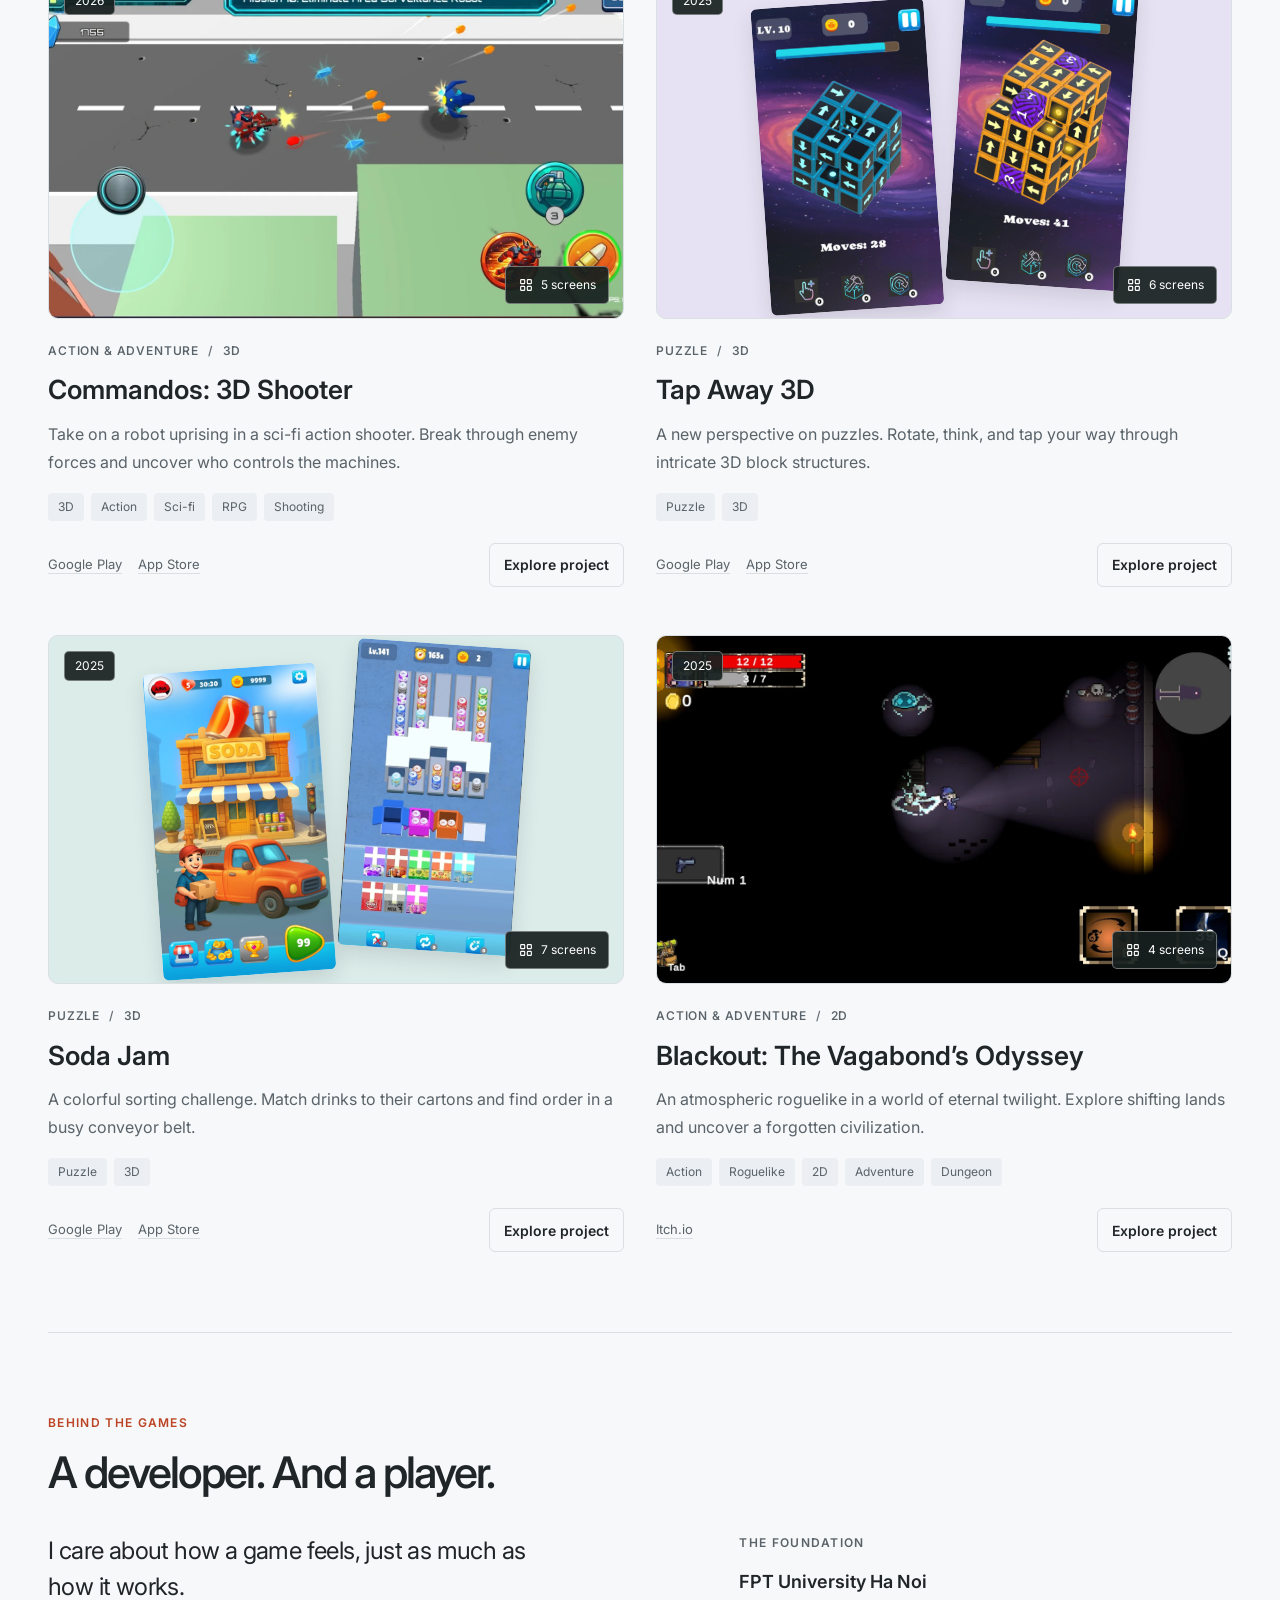
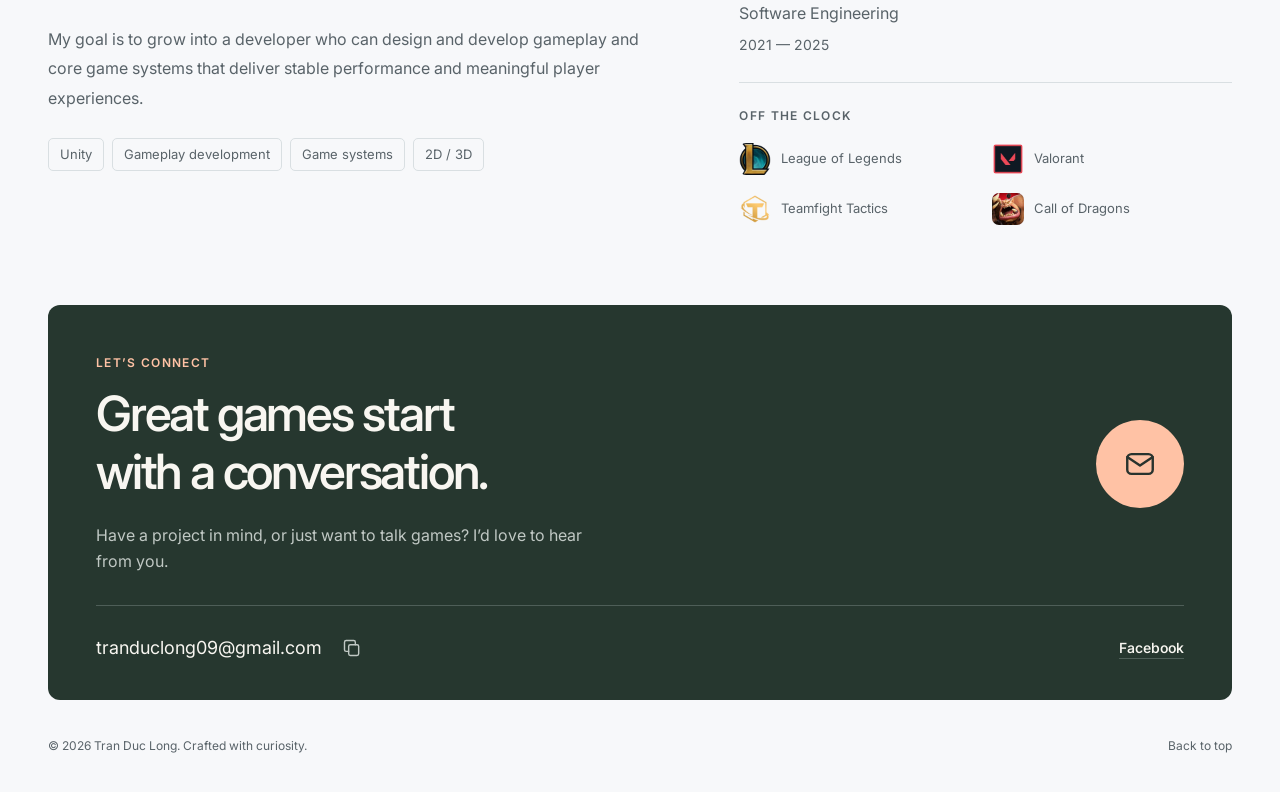
==== commit b994d1e4: "Redesign portfolio with editorial layout and interactive game previews" ====
--- a/portfolio/index.html
+++ b/portfolio/index.html
@@ -4,22 +4,22 @@
   <meta charset="utf-8">
   <meta name="viewport" content="width=device-width, initial-scale=1">
   <meta name="description" content="Tran Duc Long — Unity Developer. Explore a selection of 2D and 3D games, from card battles and action adventures to playful mobile puzzles.">
-  <meta name="theme-color" content="#111412">
+  <meta name="theme-color" content="#f7f8fa">
   <title>Tran Duc Long — Unity Developer</title>
   <link rel="canonical" href="https://longtd.dev/portfolio/">
   <link rel="icon" href="asset/icon.png">
   <link rel="preconnect" href="https://fonts.googleapis.com">
   <link rel="preconnect" href="https://fonts.gstatic.com" crossorigin>
   <link href="https://fonts.googleapis.com/css2?family=Inter:wght@400;450;500;550;600;650;700;750;800&display=swap" rel="stylesheet">
-  <link rel="stylesheet" href="styles.css">
+  <link rel="stylesheet" href="styles.css?v=20261119">
   <script>
     try {
-      document.documentElement.dataset.theme = localStorage.getItem('portfolio-theme') === 'light' ? 'light' : 'dark';
+      document.documentElement.dataset.theme = localStorage.getItem('portfolio-theme') === 'dark' ? 'dark' : 'light';
       document.documentElement.lang = localStorage.getItem('portfolio-language') === 'vi' ? 'vi' : 'en';
     } catch (_) {}
   </script>
   <script src="projects.js" defer></script>
-  <script src="app.js" defer></script>
+  <script src="app.js?v=20261119" defer></script>
   <script async src="https://www.googletagmanager.com/gtag/js?id=G-F3N95N39ZR"></script>
   <script>
     window.dataLayer = window.dataLayer || [];
@@ -27,7 +27,7 @@
     gtag('js', new Date()); gtag('config', 'G-F3N95N39ZR');
   </script>
 </head>
-<body>
+<body id="home">
   <svg class="icon-library" xmlns="http://www.w3.org/2000/svg" aria-hidden="true">
     <symbol id="icon-arrow" viewBox="0 0 24 24"><path d="M5 12h14m-6-6 6 6-6 6"/></symbol>
     <symbol id="icon-up-right" viewBox="0 0 24 24"><path d="M7 17 17 7M7 7h10v10"/></symbol>
@@ -47,36 +47,48 @@
     <symbol id="icon-game" viewBox="0 0 24 24"><path d="M7 7h10c3 0 6 11 3 12-2 1-5-4-5-4H9s-3 5-5 4C1 18 4 7 7 7Z"/><path d="M7 10v4m-2-2h4m6-1h.01M18 13h.01"/></symbol>
   </svg>
   <a class="skip-link" href="#main" data-en="Skip to content" data-vi="Đến nội dung chính">Skip to content</a>
-  <aside class="sidebar">
-    <a class="identity" href="#home" aria-label="Tran Duc Long — home">
-      <div class="avatar-wrap"><img class="avatar" src="asset/avatar(1).png" alt="Tran Duc Long" width="72" height="72"><span class="avatar-dot"></span></div>
-      <div><span class="name" data-en="Tran Duc Long" data-vi="Trần Đức Long">Tran Duc Long</span><span class="role" data-en="Unity Developer" data-vi="Lập trình viên Unity">Unity Developer</span></div>
-    </a>
-    <div class="sidebar-rule"></div><span class="sidebar-label" data-en="EXPLORE" data-vi="KHÁM PHÁ">EXPLORE</span>
-    <nav class="navigation" aria-label="Main navigation">
-      <a href="#projects" class="nav-link active" aria-current="location"><svg class="icon"><use href="#icon-grid"/></svg><span data-en="My work" data-vi="Dự án">My work</span><span class="nav-count">05</span></a>
-      <a href="#about" class="nav-link"><svg class="icon"><use href="#icon-person"/></svg><span data-en="About me" data-vi="Về tôi">About me</span></a>
-      <a href="#contact" class="nav-link"><svg class="icon"><use href="#icon-mail"/></svg><span data-en="Contact" data-vi="Liên hệ">Contact</span></a>
-    </nav>
-    <div class="sidebar-note"><svg class="icon"><use href="#icon-code"/></svg><p data-en="A little curiosity.&#10;A lot of making things." data-vi="Một chút tò mò.&#10;Thật nhiều sáng tạo.">A little curiosity.<br>A lot of making things.</p></div>
-    <div class="sidebar-bottom"><p class="sidebar-label" data-en="LET’S CONNECT" data-vi="KẾT NỐI VỚI TÔI">LET’S CONNECT</p><a href="mailto:tranduclong09@gmail.com" class="sidebar-contact">Email <svg class="icon"><use href="#icon-up-right"/></svg></a><a href="https://www.facebook.com/tranduclong0708" target="_blank" rel="noopener noreferrer" class="sidebar-contact">Facebook <svg class="icon"><use href="#icon-up-right"/></svg></a><p class="sidebar-foot">© <span class="current-year">2026</span> Tran Duc Long</p></div>
-  </aside>
+  <header class="site-header">
+    <div class="header-inner">
+      <a class="identity" href="#home" aria-label="Tran Duc Long — home">
+        <span class="brand-mark" aria-hidden="true">L<span>.</span></span>
+        <span><span class="name" data-en="Tran Duc Long" data-vi="Trần Đức Long">Tran Duc Long</span><span class="role" data-en="Unity Developer" data-vi="Lập trình viên Unity">Unity Developer</span></span>
+      </a>
+      <nav class="navigation" aria-label="Main navigation">
+        <a href="#projects" class="nav-link active" aria-current="location"><span data-en="Work" data-vi="Dự án">Work</span></a>
+        <a href="#about" class="nav-link"><span data-en="About" data-vi="Về tôi">About</span></a>
+        <a href="#contact" class="nav-link"><span data-en="Contact" data-vi="Liên hệ">Contact</span></a>
+      </nav>
+      <div class="preferences"><button class="language-button" id="langBtn" type="button" aria-label="Switch to Vietnamese"><svg class="icon" aria-hidden="true"><use href="#icon-globe"/></svg><span id="languageLabel">EN</span></button><span class="control-divider"></span><button class="icon-button" id="themeBtn" type="button" aria-label="Switch to dark theme"><svg class="icon" aria-hidden="true"><use href="#icon-moon"/></svg></button></div>
+    </div>
+  </header>
   <main id="main" class="main" tabindex="-1">
-    <header class="topbar" id="home"><a href="#home" class="wordmark">LONG<span class="wordmark-dot">.</span><span class="wordmark-caption"> / PORTFOLIO</span></a><div class="preferences"><button class="language-button" id="langBtn" type="button" aria-label="Switch to Vietnamese"><svg class="icon"><use href="#icon-globe"/></svg><span id="languageLabel">EN</span></button><span class="control-divider"></span><button class="icon-button" id="themeBtn" type="button" aria-label="Switch to light theme"><svg class="icon"><use href="#icon-sun"/></svg></button></div></header>
     <section class="hero" aria-labelledby="hero-title">
-      <div class="hero-copy"><p class="eyebrow"><span class="small-dot"></span><span data-en="DEVELOPER BY CRAFT. GAMER AT HEART." data-vi="LẬP TRÌNH BẰNG ĐAM MÊ. CHƠI BẰNG TRÁI TIM.">DEVELOPER BY CRAFT. GAMER AT HEART.</span></p><h1 id="hero-title"><span data-en="Turning ideas" data-vi="Biến ý tưởng">Turning ideas</span><br><span data-en="into " data-vi="thành ">into </span><span class="accent-text" data-en="play." data-vi="trò chơi.">play.</span></h1><p class="hero-description" data-en="Hi, I’m Long — a Unity developer exploring the space between thoughtful game systems and the simple joy of playing." data-vi="Chào bạn, tôi là Long — lập trình viên Unity, theo đuổi sự kết hợp giữa hệ thống game chỉn chu và niềm vui giản đơn khi chơi.">Hi, I’m Long — a Unity developer exploring the space between thoughtful game systems and the simple joy of playing.</p><div class="hero-actions"><a class="button button-primary" href="#projects"><span data-en="Explore my work" data-vi="Khám phá dự án">Explore my work</span><svg class="icon"><use href="#icon-arrow"/></svg></a><a class="text-link" href="#contact"><span data-en="Let’s talk" data-vi="Cùng trò chuyện">Let’s talk</span><svg class="icon"><use href="#icon-up-right"/></svg></a></div></div>
-      <div class="hero-art" aria-label="A selection of my game projects"><div class="art-grid"></div><span class="art-plus plus-one">+</span><span class="art-plus plus-two">+</span><span class="art-label">IDEA → CODE → PLAY</span><div class="game-window"><div class="window-toolbar"><span></span><span></span><span></span><span class="window-name">Food War</span></div><img src="asset/FoodWar/food_war1.png" alt="Food War’s colorful culinary world" width="1706" height="957" fetchpriority="high"></div><div class="game-phone"><img src="asset/TapAway3D/1.jpg" alt="Tap Away 3D block puzzle" width="1080" height="1920"></div><span class="art-sticker"><svg class="icon"><use href="#icon-cube"/></svg><span>Built with Unity</span></span><div class="art-caption"><span class="small-dot"></span><span data-en="Small details. Better experiences." data-vi="Chi tiết nhỏ. Trải nghiệm tốt hơn.">Small details. Better experiences.</span></div></div>
+      <div class="hero-copy">
+        <p class="eyebrow"><svg class="icon" aria-hidden="true"><use href="#icon-cube"/></svg><span data-en="A DEVELOPER’S PLAYGROUND" data-vi="GÓC SÁNG TẠO CỦA LẬP TRÌNH VIÊN">A DEVELOPER’S PLAYGROUND</span></p>
+        <h1 id="hero-title"><span data-en="Turning ideas" data-vi="Biến ý tưởng">Turning ideas</span><br><span data-en="into " data-vi="thành ">into </span><em class="accent-text" data-en="play." data-vi="trò chơi.">play.</em></h1>
+        <p class="hero-description" data-en="Hi, I’m Long. I build games with Unity — bringing thoughtful systems and the simple joy of playing together." data-vi="Chào bạn, tôi là Long. Tôi làm game bằng Unity — kết hợp hệ thống chỉn chu với niềm vui giản đơn khi chơi.">Hi, I’m Long. I build games with Unity — bringing thoughtful systems and the simple joy of playing together.</p>
+        <div class="hero-actions"><a class="button button-primary" href="#projects"><svg class="icon" aria-hidden="true"><use href="#icon-grid"/></svg><span data-en="Explore my work" data-vi="Khám phá dự án">Explore my work</span></a><a class="text-link" href="#contact" data-en="Let’s talk" data-vi="Cùng trò chuyện">Let’s talk</a></div>
+        <div class="hero-signature"><img src="asset/optimized/avatar(1).webp" alt="" width="44" height="44"><span data-en="Developer by craft. Gamer at heart." data-vi="Lập trình bằng đam mê. Chơi bằng trái tim.">Developer by craft. Gamer at heart.</span></div>
+      </div>
+      <div class="hero-showcase">
+        <div class="showcase-top"><span class="detail-label" data-en="A GLIMPSE INTO MY GAMES" data-vi="MỘT GÓC THẾ GIỚI GAME CỦA TÔI">A GLIMPSE INTO MY GAMES</span><svg class="icon" aria-hidden="true"><use href="#icon-game"/></svg></div>
+        <div id="hero-preview"></div>
+        <div class="showcase-selectors" role="group" aria-label="Choose a featured game">
+          <button type="button" class="showcase-choice selected" data-preview="food-war" aria-pressed="true"><img src="asset/optimized/FoodWar/icon.webp" alt="" width="32" height="32"><span>Food War</span></button>
+          <button type="button" class="showcase-choice" data-preview="tap-away-3d" aria-pressed="false"><img src="asset/optimized/TapAway3D/icon.webp" alt="" width="32" height="32"><span>Tap Away</span></button>
+          <button type="button" class="showcase-choice" data-preview="blackout" aria-pressed="false"><img src="asset/optimized/Blackout/icon.webp" alt="" width="32" height="32"><span>Blackout</span></button>
+        </div>
+      </div>
     </section>
-    <div class="intro-strip"><div><span class="strip-number">05</span><span data-en="Projects to explore" data-vi="Dự án để khám phá">Projects to explore</span></div><div><svg class="icon"><use href="#icon-cube"/></svg><span data-en="2D & 3D experiences" data-vi="Trải nghiệm 2D & 3D">2D & 3D experiences</span></div><div><svg class="icon"><use href="#icon-game"/></svg><span data-en="Made for the player" data-vi="Vì trải nghiệm người chơi">Made for the player</span></div></div>
+    <div class="intro-strip"><p data-en="From first idea to the final tap." data-vi="Từ ý tưởng đầu tiên đến từng lần chạm.">From first idea to the final tap.</p><div><span>Unity</span><span>2D &amp; 3D</span><span data-en="Gameplay & systems" data-vi="Gameplay & hệ thống">Gameplay &amp; systems</span></div></div>
     <section id="projects" class="work-section" aria-labelledby="work-title">
-      <div class="section-heading"><div><p class="eyebrow section-kicker" data-en="01 / THE COLLECTION" data-vi="01 / BỘ SƯU TẬP">01 / THE COLLECTION</p><h2 id="work-title" data-en="Selected work" data-vi="Dự án tiêu biểu">Selected work</h2></div><p class="section-aside" data-en="Different worlds. Same curiosity." data-vi="Thế giới mới. Đam mê không đổi.">Different worlds. Same curiosity.</p></div>
-      <div class="work-toolbar"><div class="filters" role="group" aria-label="Filter projects"><button type="button" class="filter-button selected" data-filter="all" aria-pressed="true"><span data-en="All projects" data-vi="Tất cả">All projects</span><span class="filter-count">05</span></button><button type="button" class="filter-button" data-filter="puzzle" aria-pressed="false" data-en="Puzzle" data-vi="Giải đố">Puzzle</button><button type="button" class="filter-button" data-filter="action" aria-pressed="false" data-en="Action" data-vi="Hành động">Action</button><button type="button" class="filter-button" data-filter="card" aria-pressed="false" data-en="Card & strategy" data-vi="Thẻ bài & chiến thuật">Card & strategy</button></div><span class="work-years">2025 — 2026</span></div><p id="filter-status" class="sr-only" role="status"></p><div class="project-grid" id="project-grid"></div><noscript><p>Enable JavaScript to explore the project galleries. Contact me at <a href="mailto:tranduclong09@gmail.com">tranduclong09@gmail.com</a>.</p></noscript>
+      <div class="section-heading"><div><p class="eyebrow section-kicker" data-en="THE COLLECTION" data-vi="BỘ SƯU TẬP">THE COLLECTION</p><h2 id="work-title" data-en="Selected work" data-vi="Dự án tiêu biểu">Selected work</h2></div><p class="section-aside" data-en="Different worlds. Same curiosity." data-vi="Thế giới mới. Đam mê không đổi.">Different worlds. Same curiosity.</p></div>
+      <div class="work-toolbar"><div class="filters" role="group" aria-label="Filter projects"><button type="button" class="filter-button selected" data-filter="all" aria-pressed="true"><span data-en="All projects" data-vi="Tất cả">All projects</span><span class="filter-count">05</span></button><button type="button" class="filter-button" data-filter="puzzle" aria-pressed="false" data-en="Puzzle" data-vi="Giải đố">Puzzle</button><button type="button" class="filter-button" data-filter="action" aria-pressed="false" data-en="Action" data-vi="Hành động">Action</button><button type="button" class="filter-button" data-filter="card" aria-pressed="false" data-en="Card & strategy" data-vi="Thẻ bài & chiến thuật">Card & strategy</button></div><span class="work-results" id="work-results" role="status"></span></div><div class="project-grid" id="project-grid"></div><noscript><p>Enable JavaScript to explore the project galleries. Contact me at <a href="mailto:tranduclong09@gmail.com">tranduclong09@gmail.com</a>.</p></noscript>
     </section>
-    <section id="about" class="about-section" aria-labelledby="about-title"><div class="section-heading"><div><p class="eyebrow section-kicker" data-en="02 / BEHIND THE GAMES" data-vi="02 / PHÍA SAU TRÒ CHƠI">02 / BEHIND THE GAMES</p><h2 id="about-title" data-en="A developer. And a player." data-vi="Lập trình viên. Và người chơi.">A developer. And a player.</h2></div></div><div class="about-layout"><div class="about-story"><p class="about-lead" data-en="I care about how a game feels, just as much as how it works." data-vi="Tôi quan tâm đến cảm giác khi chơi, cũng như cách một trò chơi vận hành.">I care about how a game feels, just as much as how it works.</p><p data-en="My goal is to grow into a developer who can design and develop gameplay and core game systems that deliver stable performance and meaningful player experiences." data-vi="Mục tiêu của tôi là phát triển thành lập trình viên có thể thiết kế và phát triển gameplay cùng các hệ thống game cốt lõi, giúp game vận hành ổn định và mang lại trải nghiệm có giá trị cho người chơi.">My goal is to grow into a developer who can design and develop gameplay and core game systems that deliver stable performance and meaningful player experiences.</p><div class="skill-tags"><span>Unity</span><span data-en="Gameplay development" data-vi="Phát triển gameplay">Gameplay development</span><span data-en="Game systems" data-vi="Hệ thống game">Game systems</span><span>2D / 3D</span></div></div><div class="about-details"><div class="education"><p class="detail-label" data-en="THE FOUNDATION" data-vi="NỀN TẢNG">THE FOUNDATION</p><h3 data-en="FPT University Ha Noi" data-vi="Đại học FPT Hà Nội">FPT University Ha Noi</h3><p data-en="Software Engineering" data-vi="Kỹ thuật phần mềm">Software Engineering</p><span class="detail-date">2021 — 2025</span></div><div class="playing"><p class="detail-label" data-en="OFF THE CLOCK / CURRENTLY PLAYING" data-vi="SAU GIỜ LÀM / ĐANG CHƠI">OFF THE CLOCK / CURRENTLY PLAYING</p><div class="playing-grid"><div class="playing-item"><img src="asset/games/lol.png" alt="League of Legends" width="44" height="44" loading="lazy"><span>League of Legends</span></div><div class="playing-item"><img src="asset/games/valorant.png" alt="Valorant" width="44" height="44" loading="lazy"><span>Valorant</span></div><div class="playing-item"><img src="asset/games/tft.png" alt="Teamfight Tactics" width="44" height="44" loading="lazy"><span>Teamfight Tactics</span></div><div class="playing-item"><img src="asset/games/cod.png" alt="Call of Dragons" width="44" height="44" loading="lazy"><span>Call of Dragons</span></div></div></div></div></div></section>
-    <section id="contact" class="contact-section" aria-labelledby="contact-title"><div class="contact-top"><div><p class="eyebrow section-kicker" data-en="03 / NEXT LEVEL" data-vi="03 / CHẶNG TIẾP THEO">03 / NEXT LEVEL</p><h2 id="contact-title"><span data-en="Great games start" data-vi="Game hay bắt đầu">Great games start</span><br><span data-en="with a conversation." data-vi="từ một cuộc trò chuyện.">with a conversation.</span></h2><p data-en="Have a project in mind, or just want to talk games? I’d love to hear from you." data-vi="Bạn có ý tưởng dự án, hay muốn trò chuyện về game? Hãy kết nối với tôi.">Have a project in mind, or just want to talk games? I’d love to hear from you.</p></div><a class="contact-arrow" href="mailto:tranduclong09@gmail.com" aria-label="Email Tran Duc Long"><svg class="icon"><use href="#icon-up-right"/></svg></a></div><div class="contact-bottom"><div class="email-group"><a class="email-link" href="mailto:tranduclong09@gmail.com">tranduclong09@gmail.com</a><button type="button" id="copyEmail" class="icon-button" aria-label="Copy email address"><svg class="icon"><use href="#icon-copy"/></svg></button></div><a class="text-link" href="https://www.facebook.com/tranduclong0708" target="_blank" rel="noopener noreferrer">Facebook <svg class="icon"><use href="#icon-up-right"/></svg></a></div><p id="copy-status" role="status" class="copy-status"></p></section>
-    <footer class="footer"><span>© <span class="current-year">2026</span> <span data-en="Tran Duc Long. Crafted with curiosity." data-vi="Trần Đức Long. Tạo nên từ sự tò mò.">Tran Duc Long. Crafted with curiosity.</span></span><a href="#home"><span data-en="Back to top" data-vi="Về đầu trang">Back to top</span><svg class="icon"><use href="#icon-up-right"/></svg></a></footer>
+    <section id="about" class="about-section" aria-labelledby="about-title"><div class="section-heading"><div><p class="eyebrow section-kicker" data-en="BEHIND THE GAMES" data-vi="PHÍA SAU TRÒ CHƠI">BEHIND THE GAMES</p><h2 id="about-title" data-en="A developer. And a player." data-vi="Lập trình viên. Và người chơi.">A developer. And a player.</h2></div></div><div class="about-layout"><div class="about-story"><p class="about-lead" data-en="I care about how a game feels, just as much as how it works." data-vi="Tôi quan tâm đến cảm giác khi chơi, cũng như cách một trò chơi vận hành.">I care about how a game feels, just as much as how it works.</p><p data-en="My goal is to grow into a developer who can design and develop gameplay and core game systems that deliver stable performance and meaningful player experiences." data-vi="Mục tiêu của tôi là phát triển thành lập trình viên có thể thiết kế và phát triển gameplay cùng các hệ thống game cốt lõi, giúp game vận hành ổn định và mang lại trải nghiệm có giá trị cho người chơi.">My goal is to grow into a developer who can design and develop gameplay and core game systems that deliver stable performance and meaningful player experiences.</p><div class="skill-tags"><span>Unity</span><span data-en="Gameplay development" data-vi="Phát triển gameplay">Gameplay development</span><span data-en="Game systems" data-vi="Hệ thống game">Game systems</span><span>2D / 3D</span></div></div><div class="about-details"><div class="education"><p class="detail-label" data-en="THE FOUNDATION" data-vi="NỀN TẢNG">THE FOUNDATION</p><h3 data-en="FPT University Ha Noi" data-vi="Đại học FPT Hà Nội">FPT University Ha Noi</h3><p data-en="Software Engineering" data-vi="Kỹ thuật phần mềm">Software Engineering</p><span class="detail-date">2021 — 2025</span></div><div class="playing"><p class="detail-label" data-en="OFF THE CLOCK" data-vi="SAU GIỜ LÀM">OFF THE CLOCK</p><div class="playing-grid"><div class="playing-item"><img src="asset/optimized/games/lol.webp" alt="League of Legends" width="44" height="44" loading="lazy"><span>League of Legends</span></div><div class="playing-item"><img src="asset/optimized/games/valorant.webp" alt="Valorant" width="44" height="44" loading="lazy"><span>Valorant</span></div><div class="playing-item"><img src="asset/optimized/games/tft.webp" alt="Teamfight Tactics" width="44" height="44" loading="lazy"><span>Teamfight Tactics</span></div><div class="playing-item"><img src="asset/optimized/games/cod.webp" alt="Call of Dragons" width="44" height="44" loading="lazy"><span>Call of Dragons</span></div></div></div></div></div></section>
+    <section id="contact" class="contact-section" aria-labelledby="contact-title"><div class="contact-top"><div><p class="eyebrow section-kicker" data-en="LET’S CONNECT" data-vi="CÙNG KẾT NỐI">LET’S CONNECT</p><h2 id="contact-title"><span data-en="Great games start" data-vi="Game hay bắt đầu">Great games start</span><br><span data-en="with a conversation." data-vi="từ một cuộc trò chuyện.">with a conversation.</span></h2><p data-en="Have a project in mind, or just want to talk games? I’d love to hear from you." data-vi="Bạn có ý tưởng dự án, hay muốn trò chuyện về game? Hãy kết nối với tôi.">Have a project in mind, or just want to talk games? I’d love to hear from you.</p></div><a class="contact-arrow" href="mailto:tranduclong09@gmail.com" aria-label="Email Tran Duc Long"><svg class="icon" aria-hidden="true"><use href="#icon-mail"/></svg></a></div><div class="contact-bottom"><div class="email-group"><a class="email-link" href="mailto:tranduclong09@gmail.com">tranduclong09@gmail.com</a><button type="button" id="copyEmail" class="icon-button" aria-label="Copy email address"><svg class="icon"><use href="#icon-copy"/></svg></button></div><a class="text-link" href="https://www.facebook.com/tranduclong0708" target="_blank" rel="noopener noreferrer">Facebook</a></div><p id="copy-status" role="status" class="copy-status"></p></section>
+    <footer class="footer"><span>© <span class="current-year">2026</span> <span data-en="Tran Duc Long. Crafted with curiosity." data-vi="Trần Đức Long. Tạo nên từ sự tò mò.">Tran Duc Long. Crafted with curiosity.</span></span><a href="#home"><span data-en="Back to top" data-vi="Về đầu trang">Back to top</span></a></footer>
   </main>
   <dialog id="project-dialog" class="project-dialog" aria-labelledby="dialog-title"><div class="dialog-header"><span class="detail-label" data-en="PROJECT DETAILS" data-vi="CHI TIẾT DỰ ÁN">PROJECT DETAILS</span><button type="button" class="icon-button close-dialog" aria-label="Close project"><svg class="icon"><use href="#icon-close"/></svg></button></div><div id="dialog-content"></div></dialog>
 </body>
 </html>
-
--- a/portfolio/styles.css
+++ b/portfolio/styles.css
@@ -1,1234 +1,193 @@
+/* Long — an image-led playground. Shared tokens own both themes. */
 :root {
-  color-scheme:dark;
-  --bg:#111412;
-  --sidebar:#151816;
-  --surface:#1a1e1b;
-  --surface-hover:#222823;
-  --text:#f0f2ed;
-  --muted:#a2aaa3;
-  --subtle:#858f87;
-  --border:#303931;
-  --accent:#b6eb93;
-  --on-accent:#182512;
-  --accent-soft:#273323;
-  --art-bg:#1b251e;
-  --focus:#c2f7a0;
-  --radius:16px;
-  --duration:180ms;
-  --sidebar-width:236px;
-}
-
-:root[data-theme="light"] {
-  color-scheme:light;
-  --bg:#f6f7f2;
-  --sidebar:#eef0e9;
-  --surface:#fff;
-  --surface-hover:#e9ede3;
-  --text:#20271f;
-  --muted:#596451;
-  --subtle:#64705f;
-  --border:#d4d9cd;
-  --accent:#365c25;
-  --on-accent:#fff;
-  --accent-soft:#e0ebd5;
-  --art-bg:#dfe8d6;
-  --focus:#365c25;
-}
-
-* {
-  box-sizing:border-box;
-}
-
-html {
-  scroll-behavior:smooth;
-  scroll-padding-top:34px;
-}
-
-body {
-  margin:0;
-  background:var(--bg);
-  color:var(--text);
-  font-family:'Inter','Segoe UI',sans-serif;
-  font-size:15px;
-  line-height:1.65;
-  -webkit-font-smoothing:antialiased;
-}
-
-button,a {
-  -webkit-tap-highlight-color:transparent;
-  touch-action:manipulation;
-}
-
-button {
-  font:inherit;
-  cursor:pointer;
-  color:inherit;
-}
-
-a {
-  color:inherit;
-  text-decoration:none;
-}
-
-button,a,.project-card {
-  transition:background var(--duration),color var(--duration),border-color var(--duration),transform var(--duration);
-}
-
-button:focus-visible,a:focus-visible,[tabindex]:focus-visible {
-  outline:2px solid var(--focus);
-  outline-offset:5px;
-}
-
-button:disabled {
-  cursor:default;
-  opacity:.45;
-}
-
-img {
-  display:block;
-  max-width:100%;
-}
-
-svg.icon {
-  width:20px;
-  height:20px;
-  fill:none;
-  stroke:currentColor;
-  stroke-width:1.65;
-  stroke-linecap:round;
-  stroke-linejoin:round;
-  flex-shrink:0;
-}
-
-.icon-library {
-  position:absolute;
-  width:0;
-  height:0;
-  overflow:hidden;
-}
-
-h1,h2,h3,p {
-  margin:0;
-}
-
-h1,h2,h3 {
-  text-wrap:balance;
-}
-
-::selection {
-  background:var(--accent);
-  color:var(--on-accent);
-}
-
-.sr-only {
-  position:absolute;
-  width:1px;
-  height:1px;
-  padding:0;
-  margin:-1px;
-  overflow:hidden;
-  clip:rect(0,0,0,0);
-  white-space:nowrap;
-  border:0;
-}
-
-.skip-link {
-  position:fixed;
-  top:12px;
-  left:12px;
-  z-index:100;
-  transform:translateY(-160%);
-  background:var(--accent);
-  color:var(--on-accent);
-  padding:10px 18px;
-  border-radius:6px;
-}
-
-.skip-link:focus {
-  transform:none;
-}
-
-/* Identity and persistent navigation */
-.sidebar {
-  position:fixed;
-  inset:0 auto 0 0;
-  width:var(--sidebar-width);
-  padding:38px 24px 22px;
-  background:var(--sidebar);
-  border-right:1px solid var(--border);
-  display:flex;
-  flex-direction:column;
-  z-index:20;
-  overflow-y:auto;
-}
-
-.identity {
-  display:flex;
-  flex-direction:column;
-  align-items:flex-start;
-  gap:18px;
-}
-
-.avatar-wrap {
-  position:relative;
-}
-
-.avatar {
-  width:68px;
-  height:68px;
-  border-radius:22px;
-  object-fit:cover;
-  object-position:50% 37%;
-}
-
-.avatar-dot {
-  width:14px;
-  height:14px;
-  border:3px solid var(--sidebar);
-  background:var(--accent);
-  border-radius:50%;
-  position:absolute;
-  right:-2px;
-  bottom:3px;
-}
-
-.name {
-  display:block;
-  font-size:22px;
-  font-weight:650;
-  letter-spacing:-.65px;
-  line-height:1.4;
-}
-
-.role {
-  font-size:12px;
-  color:var(--muted);
-  display:block;
-  margin-top:3px;
-}
-
-.sidebar-rule {
-  height:1px;
-  min-height:1px;
-  background:var(--border);
-  margin:29px 0;
-}
-
-.sidebar-label {
-  font-size:9px;
-  font-weight:550;
-  color:var(--subtle);
-  letter-spacing:1.8px;
-}
-
-.navigation {
-  display:grid;
-  gap:7px;
-  margin-top:15px;
-}
-
-.nav-link {
-  min-height:46px;
-  display:flex;
-  align-items:center;
-  gap:12px;
-  padding:10px 12px;
-  border-radius:8px;
-  font-size:13px;
-  font-weight:500;
-  color:var(--muted);
-}
-
-.nav-link .icon {
-  width:17px;
-  height:17px;
-}
-
-.nav-link:hover {
-  background:var(--surface-hover);
-  color:var(--text);
-}
-
-.nav-link.active {
-  background:var(--accent-soft);
-  color:var(--accent);
-}
-
-.nav-count {
-  margin-left:auto;
-  font-size:10px;
-  opacity:.85;
-}
-
-.sidebar-note {
-  margin-top:38px;
-  padding:0 10px;
-}
-
-.sidebar-note .icon {
-  color:var(--subtle);
-  width:22px;
-  height:22px;
-}
-
-.sidebar-note p {
-  margin-top:11px;
-  font-size:11px;
-  color:var(--subtle);
-  line-height:1.8;
-  white-space:pre-line;
-}
-
-.sidebar-bottom {
-  margin-top:auto;
-  padding-top:45px;
-}
-
-.sidebar-contact {
-  display:flex;
-  align-items:center;
-  justify-content:space-between;
-  font-size:12px;
-  color:var(--muted);
-  min-height:37px;
-}
-
-.sidebar-contact:first-of-type {
-  margin-top:11px;
-}
-
-.sidebar-contact .icon {
-  width:15px;
-  height:15px;
-}
-
-.sidebar-contact:hover {
-  color:var(--accent);
-}
-
-.sidebar-foot {
-  margin-top:24px;
-  color:var(--subtle);
-  font-size:9px;
-}
-
-.main {
-  margin-left:var(--sidebar-width);
-  padding:0 48px;
-  max-width:1640px;
-}
-
-.topbar {
-  height:91px;
-  display:flex;
-  align-items:center;
-  justify-content:space-between;
-  border-bottom:1px solid var(--border);
-}
-
-.wordmark {
-  font-size:19px;
-  font-weight:750;
-  letter-spacing:-1px;
-}
-
-.wordmark-dot {
-  color:var(--accent);
-}
-
-.wordmark-caption {
-  color:var(--subtle);
-  font-size:9px;
-  letter-spacing:1.6px;
-  font-weight:500;
-  margin-left:9px;
-}
-
-.preferences {
-  display:flex;
-  align-items:center;
-  gap:12px;
-}
-
-.language-button {
-  display:inline-flex;
-  gap:8px;
-  align-items:center;
-  border:0;
-  background:transparent;
-  min-height:44px;
-  padding:8px;
-  color:var(--muted);
-  font-size:11px;
-  font-weight:600;
-}
-
-.language-button .icon {
-  width:16px;
-  height:16px;
-}
-
-.icon-button {
-  border:1px solid transparent;
-  width:44px;
-  height:44px;
-  border-radius:9px;
-  display:inline-flex;
-  justify-content:center;
-  align-items:center;
-  background:transparent;
-  color:var(--muted);
-  flex-shrink:0;
-}
-
-.icon-button:hover,.language-button:hover {
-  background:var(--surface-hover);
-  color:var(--text);
-}
-
-.control-divider {
-  height:16px;
-  width:1px;
-  background:var(--border);
-}
-
-/* Hero: real game screens, composed as a small developer playground */
-.hero {
-  display:grid;
-  grid-template-columns:1.12fr 1fr;
-  gap:30px;
-  align-items:center;
-  padding:69px 0 58px;
-}
-
-.eyebrow {
-  font-size:9px;
-  letter-spacing:1.6px;
-  font-weight:550;
-  line-height:1.8;
-  display:flex;
-  align-items:center;
-  gap:9px;
-  color:var(--muted);
-}
-
-.small-dot {
-  width:5px;
-  height:5px;
-  background:var(--accent);
-  border-radius:50%;
-  display:inline-block;
-  flex-shrink:0;
-}
-
-h1 {
-  font-size:clamp(45px,4.55vw,78px);
-  font-weight:550;
-  line-height:1.1;
-  letter-spacing:-3.5px;
-  margin-top:22px;
-}
-
-.accent-text {
-  color:var(--accent);
-}
-
-.hero-description {
-  max-width:410px;
-  color:var(--muted);
-  font-size:15px;
-  line-height:1.85;
-  margin-top:22px;
-}
-
-.hero-actions {
-  display:flex;
-  align-items:center;
-  gap:26px;
-  margin-top:29px;
-}
-
-.button {
-  min-height:46px;
-  display:inline-flex;
-  align-items:center;
-  justify-content:center;
-  gap:20px;
-  padding:11px 19px;
-  border-radius:8px;
-  border:1px solid var(--border);
-  font-size:12px;
-  font-weight:600;
-}
-
-.button-primary {
-  background:var(--accent);
-  color:var(--on-accent);
-  border-color:var(--accent);
-}
-
-.button-primary:hover {
-  filter:brightness(1.08);
-  transform:translateY(-2px);
-}
-
-.button .icon,.text-link .icon {
-  width:17px;
-  height:17px;
-}
-
-.text-link {
-  display:inline-flex;
-  align-items:center;
-  gap:9px;
-  font-size:12px;
-  font-weight:500;
-  min-height:44px;
-}
-
-.text-link:hover {
-  color:var(--accent);
-}
-
-.hero-art {
-  height:332px;
-  background:var(--art-bg);
-  position:relative;
-  border:1px solid var(--border);
-  border-radius:var(--radius);
-  overflow:hidden;
-  isolation:isolate;
-}
-
-.art-grid {
-  position:absolute;
-  inset:0;
-  background-image:linear-gradient(var(--border) 1px,transparent 1px),linear-gradient(90deg,var(--border) 1px,transparent 1px);
-  background-size:33px 33px;
-  opacity:.35;
-  z-index:-1;
-}
-
-.art-label {
-  position:absolute;
-  left:22px;
-  top:17px;
-  font-size:8px;
-  letter-spacing:2.2px;
-  color:var(--muted);
-}
-
-.art-plus {
-  position:absolute;
-  color:var(--accent);
-  font-size:20px;
-  font-weight:400;
-}
-
-.plus-one {
-  top:9px;
-  right:20px;
-}
-
-.plus-two {
-  bottom:36px;
-  left:18px;
-}
-
-.game-window {
-  width:74%;
-  max-width:340px;
-  position:absolute;
-  left:6%;
-  top:67px;
-  transform:rotate(-7deg);
-  border:5px solid #242a25;
-  border-top-width:0;
-  border-radius:8px;
-  overflow:hidden;
-  box-shadow:0 14px 25px #0005;
-}
-
-.window-toolbar {
-  height:21px;
-  background:#242a25;
-  display:flex;
-  align-items:center;
-  gap:3px;
-  padding:0 7px;
-}
-
-.window-toolbar>span:not(.window-name) {
-  width:4px;
-  height:4px;
-  background:#7a8577;
-  border-radius:50%;
-}
-
-.window-name {
-  color:#b5c0b4;
-  font-size:6px;
-  margin-left:8px;
-  letter-spacing:.5px;
-}
-
-.game-window img {
-  width:100%;
-  height:auto;
-}
-
-.game-phone {
-  width:23.5%;
-  position:absolute;
-  top:65px;
-  right:4%;
-  transform:rotate(10deg);
-  border:5px solid #232924;
-  border-radius:15px;
-  overflow:hidden;
-  box-shadow:0 12px 24px #0006;
-}
-
-.game-phone img {
-  width:100%;
-  height:auto;
-}
-
-.art-sticker {
-  position:absolute;
-  bottom:49px;
-  right:9%;
-  display:inline-flex;
-  align-items:center;
-  gap:7px;
-  transform:rotate(-5deg);
-  background:#b6eb93;
-  color:#182512;
-  padding:9px 12px;
-  border:1px solid #d1f2b8;
-  border-radius:6px;
-  font-size:9px;
-  font-weight:650;
-}
-
-.art-sticker .icon {
-  width:16px;
-  height:16px;
-}
-
-.art-caption {
-  position:absolute;
-  bottom:15px;
-  left:23px;
-  display:flex;
-  align-items:center;
-  gap:7px;
-  color:var(--muted);
-  font-size:9px;
-}
-
-.intro-strip {
-  border-top:1px solid var(--border);
-  border-bottom:1px solid var(--border);
-  display:flex;
-  align-items:center;
-  justify-content:space-between;
-  gap:20px;
-  padding:20px 0;
-}
-
-.intro-strip>div {
-  display:flex;
-  gap:10px;
-  align-items:center;
-  color:var(--muted);
-  font-size:11px;
-}
-
-.intro-strip>div .icon {
-  width:17px;
-  height:17px;
-  color:var(--subtle);
-}
-
-.strip-number {
-  color:var(--accent);
-  font-weight:600;
-  font-size:19px;
-  letter-spacing:-.8px;
-  line-height:1;
-}
-
-/* Work index and project cards */
-.work-section,.about-section {
-  padding-top:63px;
-  scroll-margin-top:20px;
-}
-
-.section-heading {
-  display:flex;
-  align-items:flex-end;
-  justify-content:space-between;
-  gap:20px;
-}
-
-.section-kicker {
-  color:var(--accent);
-  font-size:9px;
-  letter-spacing:1.9px;
-  margin-bottom:10px;
-}
-
-h2 {
-  font-size:clamp(28px,2.9vw,40px);
-  line-height:1.25;
-  font-weight:500;
-  letter-spacing:-1.5px;
-}
-
-.section-aside {
-  font-size:11px;
-  color:var(--subtle);
-  padding-bottom:4px;
-}
-
-.work-toolbar {
-  display:flex;
-  justify-content:space-between;
-  align-items:center;
-  gap:16px;
-  margin:26px 0 25px;
-}
-
-.filters {
-  display:flex;
-  flex-wrap:wrap;
-  gap:7px;
-}
-
-.filter-button {
-  display:inline-flex;
-  align-items:center;
-  gap:9px;
-  min-height:40px;
-  border:1px solid transparent;
-  padding:8px 13px;
-  font-size:11px;
-  color:var(--muted);
-  background:transparent;
-  border-radius:7px;
-}
-
-.filter-button:hover {
-  background:var(--surface-hover);
-  color:var(--text);
-}
-
-.filter-button.selected {
-  background:var(--surface);
-  border-color:var(--border);
-  color:var(--text);
-}
-
-.filter-count {
-  font-size:9px;
-  color:var(--accent);
-}
-
-.work-years {
-  font-size:10px;
-  color:var(--subtle);
-  white-space:nowrap;
-}
-
-.project-grid {
-  display:grid;
-  grid-template-columns:repeat(2,minmax(0,1fr));
-  gap:24px;
-}
-
-.project-card {
-  min-width:0;
-  border:1px solid var(--border);
-  background:var(--surface);
-  border-radius:12px;
-  overflow:hidden;
-  display:flex;
-  flex-direction:column;
-}
-
-.project-card:hover {
-  border-color:var(--subtle);
-}
-
-.project-card[hidden] {
-  display:none;
-}
-
-.project-cover {
-  display:block;
-  position:relative;
-  width:100%;
-  border:0;
-  padding:0;
-  aspect-ratio:1.78;
-  overflow:hidden;
-  background:var(--art-bg);
-}
-
-.cover-image {
-  width:100%;
-  height:100%;
-  object-fit:cover;
-  transition:transform 350ms ease;
-}
-
-.project-cover:hover .cover-image {
-  transform:scale(1.035);
-}
-
-.cover-badge {
-  position:absolute;
-  left:15px;
-  top:15px;
-  background:#111812e8;
-  color:#eaf2e5;
-  border:1px solid #ffffff29;
-  padding:4px 9px;
-  border-radius:5px;
-  font-size:9px;
-  line-height:1.6;
-}
-
-.cover-open {
-  position:absolute;
-  bottom:13px;
-  right:13px;
-  display:flex;
-  width:34px;
-  height:34px;
-  align-items:center;
-  justify-content:center;
-  background:#111812e8;
-  border:1px solid #ffffff35;
-  border-radius:50%;
-  color:#eaf2e5;
-}
-
-.cover-open .icon {
-  width:17px;
-  height:17px;
-}
-
-.project-content {
-  padding:22px;
-  display:flex;
-  flex-direction:column;
-  flex:1;
-  align-items:flex-start;
-}
-
-.project-category {
-  color:var(--subtle);
-  font-size:9px;
-  letter-spacing:1.4px;
-  text-transform:uppercase;
-  margin-bottom:8px;
-}
-
-.project-title-button {
-  display:block;
-  border:0;
-  background:transparent;
-  padding:0;
-  text-align:left;
-}
-
-.project-title-button:hover {
-  color:var(--accent);
-}
-
-.project-title {
-  font-size:21px;
-  font-weight:550;
-  line-height:1.35;
-  letter-spacing:-.7px;
-}
-
-.project-summary {
-  font-size:14px;
-  color:var(--muted);
-  margin-top:10px;
-  line-height:1.8;
-}
-
-.project-meta {
-  display:flex;
-  flex-wrap:wrap;
-  gap:6px;
-  margin-top:15px;
-}
-
-.tag {
-  border:1px solid var(--border);
-  padding:3px 8px;
-  border-radius:4px;
-  font-size:9px;
-  color:var(--muted);
-}
-
-.project-footer {
-  display:flex;
-  flex-wrap:wrap;
-  justify-content:space-between;
-  align-items:center;
-  gap:8px;
-  border-top:1px solid var(--border);
-  width:100%;
-  padding-top:14px;
-  margin-top:20px;
-}
-
-.project-links {
-  display:flex;
-  align-items:center;
-  flex-wrap:wrap;
-  gap:13px;
-}
-
-.store-link {
-  min-height:35px;
-  display:inline-flex;
-  gap:4px;
-  align-items:center;
-  font-size:10px;
-  color:var(--muted);
-}
-
-.store-link:hover {
-  color:var(--accent);
-}
-
-.store-link .icon {
-  width:12px;
-  height:12px;
-}
-
-.details-link {
-  border:0;
-  background:transparent;
-  padding:4px 0;
-  color:var(--text);
-  display:inline-flex;
-  align-items:center;
-  gap:8px;
-  font-size:10px;
-  min-height:35px;
-}
-
-.details-link:hover {
-  color:var(--accent);
-}
-
-.details-link .icon {
-  width:15px;
-  height:15px;
-}
-
-.featured-project {
-  grid-column:1/-1;
-  display:grid;
-  grid-template-columns:1.2fr 1fr;
-}
-
-.featured-project .project-cover {
-  aspect-ratio:auto;
-  height:100%;
-  min-height:310px;
-}
-
-.featured-project .cover-image {
-  object-fit:cover;
-}
-
-.featured-project .project-content {
-  padding:28px;
-  justify-content:center;
-}
-
-.featured-project .project-title {
-  font-size:30px;
-}
-
-.featured-label {
-  display:flex;
-  align-items:center;
-  gap:6px;
-  font-size:9px;
-  color:var(--accent);
-  margin-bottom:16px;
-}
-
-.featured-project .project-category {
-  margin-bottom:7px;
-}
-
-.featured-project .project-footer {
-  margin-top:22px;
-}
-
-.portrait-cover {
-  display:flex;
-  align-items:center;
-  justify-content:center;
-  gap:15px;
-  padding:15px 25px;
-  background:#29213a;
-}
-
-.portrait-cover.soda-cover {
-  background:#b5cdd2;
-}
-
-.portrait-cover img {
-  height:122%;
-  width:auto;
-  max-width:38%;
-  object-fit:contain;
-  border-radius:7px;
-  box-shadow:0 8px 16px #0003;
-  transform:rotate(-9deg) translateY(7%);
-}
-
-.portrait-cover img+img {
-  transform:rotate(9deg) translateY(-7%);
-}
-
-.project-cover:hover.portrait-cover img {
-  transform:rotate(-5deg) translateY(4%);
-}
-
-.project-cover:hover.portrait-cover img+img {
-  transform:rotate(5deg) translateY(-4%);
-}
-
-/* About, contact and footer */
-.about-section {
-  margin-top:4px;
-}
-
-.about-layout {
-  display:grid;
-  grid-template-columns:1.1fr 1fr;
-  gap:80px;
-  margin-top:32px;
-  padding-bottom:64px;
-}
-
-.about-lead {
-  font-size:22px;
-  line-height:1.55;
-  letter-spacing:-.6px;
-  max-width:400px;
-}
-
-.about-story>p+p {
-  color:var(--muted);
-  font-size:14px;
-  line-height:1.9;
-  margin-top:17px;
-}
-
-.skill-tags {
-  display:flex;
-  flex-wrap:wrap;
-  gap:7px;
-  margin-top:24px;
-}
-
-.skill-tags span {
-  font-size:10px;
-  padding:5px 10px;
-  border:1px solid var(--border);
-  border-radius:5px;
-  color:var(--muted);
-}
-
-.detail-label {
-  color:var(--subtle);
-  font-size:9px;
-  letter-spacing:1.4px;
-  font-weight:500;
-}
-
-.education h3 {
-  font-size:15px;
-  font-weight:550;
-  margin-top:12px;
-}
-
-.education>p:not(.detail-label) {
-  font-size:12px;
-  color:var(--muted);
-  margin-top:2px;
-}
-
-.detail-date {
-  color:var(--subtle);
-  font-size:10px;
-  margin-top:8px;
-  display:block;
-}
-
-.playing {
-  margin-top:24px;
-  border-top:1px solid var(--border);
-  padding-top:23px;
-}
-
-.playing-grid {
-  display:grid;
-  grid-template-columns:repeat(2,minmax(0,1fr));
-  gap:12px;
-  margin-top:15px;
-}
-
-.playing-item {
-  display:flex;
-  align-items:center;
-  gap:9px;
-  min-width:0;
-}
-
-.playing-item img {
-  width:29px;
-  height:29px;
-  object-fit:cover;
-  border-radius:7px;
-}
-
-.playing-item span {
-  color:var(--muted);
-  font-size:9px;
-}
-
-.contact-section {
-  border:1px solid var(--border);
-  border-radius:14px;
-  background:var(--surface);
-  padding:35px 36px 25px;
-  scroll-margin-top:35px;
-}
-
-.contact-top {
-  display:flex;
-  justify-content:space-between;
-  align-items:center;
-  gap:25px;
-}
-
-.contact-section h2 {
-  font-size:clamp(28px,3.2vw,43px);
-  line-height:1.25;
-  letter-spacing:-1.5px;
-}
-
-.contact-top p:not(.eyebrow) {
-  color:var(--muted);
-  font-size:12px;
-  max-width:420px;
-  margin-top:17px;
-}
-
-.contact-arrow {
-  width:76px;
-  height:76px;
-  border-radius:50%;
-  background:var(--accent);
-  color:var(--on-accent);
-  display:flex;
-  align-items:center;
-  justify-content:center;
-  flex-shrink:0;
-}
-
-.contact-arrow .icon {
-  width:36px;
-  height:36px;
-  stroke-width:1.3;
-}
-
-.contact-arrow:hover {
-  transform:rotate(6deg);
-}
-
-.contact-bottom {
-  border-top:1px solid var(--border);
-  margin-top:27px;
-  padding-top:18px;
-  display:flex;
-  justify-content:space-between;
-  align-items:center;
-  gap:15px;
-}
-
-.email-group {
-  display:flex;
-  gap:8px;
-  align-items:center;
-  min-width:0;
-}
-
-.email-link {
-  font-size:16px;
-  letter-spacing:-.4px;
-  overflow-wrap:anywhere;
-}
-
-.email-link:hover {
-  color:var(--accent);
-}
-
-.email-group .icon {
-  width:16px;
-  height:16px;
-}
-
-.copy-status {
-  color:var(--accent);
-  font-size:11px;
-}
-
-.copy-status:not(:empty) {
-  margin-top:10px;
-}
-
-.footer {
-  display:flex;
-  justify-content:space-between;
-  align-items:center;
-  gap:16px;
-  padding:28px 0;
-  color:var(--subtle);
-  font-size:9px;
-}
-
-.footer a {
-  display:inline-flex;
-  min-height:40px;
-  align-items:center;
-  gap:6px;
-}
-
-.footer a:hover {
-  color:var(--accent);
-}
-
-.footer .icon {
-  width:14px;
-  height:14px;
-}
-
+  color-scheme: light;
+  --bg: #f7f8fa;
+  --surface: #ffffff;
+  --surface-hover: #ebeef2;
+  --text: #202628;
+  --muted: #596369;
+  --subtle: #657076;
+  --border: #d9dfe2;
+  --accent: #bc4324;
+  --on-accent: #ffffff;
+  --accent-soft: #fbece6;
+  --art-bg: #e4ebe6;
+  --focus: #bc4324;
+  --duration: 180ms;
+  --radius: 14px;
+  --font-body: 'Inter', 'Segoe UI', sans-serif;
+}
+:root[data-theme="dark"] {
+  color-scheme: dark;
+  --bg: #15191b;
+  --surface: #1f2528;
+  --surface-hover: #2b3439;
+  --text: #f3f4f1;
+  --muted: #b2bbc0;
+  --subtle: #9ca8ae;
+  --border: #3c474d;
+  --accent: #ffad8f;
+  --on-accent: #342016;
+  --accent-soft: #3b2c26;
+  --art-bg: #263733;
+  --focus: #ffc2ab;
+}
+* { box-sizing: border-box; }
+html { scroll-behavior: smooth; scroll-padding-top: 112px; }
+body { margin: 0; background: var(--bg); color: var(--text); font-family: var(--font-body); font-size: 1rem; line-height: 1.65; -webkit-font-smoothing: antialiased; }
+button, a { -webkit-tap-highlight-color: transparent; touch-action: manipulation; }
+button { font: inherit; cursor: pointer; color: inherit; }
+a { color: inherit; text-decoration: none; }
+button, a { transition: background var(--duration), color var(--duration), border-color var(--duration), transform var(--duration); }
+a:focus-visible, button:focus-visible, [tabindex]:focus-visible { outline: 3px solid var(--focus); outline-offset: 4px; }
+button:disabled { cursor: default; opacity: .45; }
+img { display: block; max-width: 100%; }
+h1,h2,h3,p { margin: 0; }
+h1,h2,h3 { text-wrap: balance; }
+svg.icon { width: 20px; height: 20px; fill: none; stroke: currentColor; stroke-width: 1.7; stroke-linecap: round; stroke-linejoin: round; flex-shrink: 0; }
+.icon-library { position: absolute; width: 0; height: 0; overflow: hidden; }
+::selection { background: var(--accent); color: var(--on-accent); }
+.sr-only { position: absolute; width: 1px; height: 1px; padding: 0; margin: -1px; overflow: hidden; clip: rect(0,0,0,0); white-space: nowrap; border: 0; }
+.skip-link { position: fixed; top: 12px; left: 12px; z-index: 100; transform: translateY(-180%); background: var(--accent); color: var(--on-accent); padding: 12px 20px; border-radius: 6px; }
+.skip-link:focus { transform: none; }
+/* One compact navigation, in the same reading order at every size. */
+.site-header { position: sticky; top: 0; z-index: 20; background: var(--bg); border-bottom: 1px solid var(--border); }
+.header-inner { max-width: 1328px; margin: auto; min-height: 96px; padding: 12px 48px; display: flex; align-items: center; justify-content: space-between; gap: 24px; }
+.identity { display: flex; align-items: center; gap: 12px; }
+.brand-mark { display: grid; place-content: center; width: 46px; height: 46px; border: 1px solid var(--border); border-radius: 12px; font-size: 30px; font-weight: 750; letter-spacing: -2px; line-height: 1; position: relative; }
+.brand-mark span { position: absolute; color: var(--accent); right: 8px; bottom: 8px; }
+.name { display: block; font-size: 1rem; font-weight: 650; letter-spacing: -.35px; line-height: 1.5; }
+.role { display: block; font-size: .8125rem; color: var(--muted); }
+.navigation { display: flex; gap: 8px; }
+.nav-link { min-height: 44px; padding: 10px 18px; font-size: .875rem; font-weight: 550; color: var(--muted); border-radius: 7px; position: relative; }
+.nav-link.active { color: var(--text); background: var(--surface-hover); }
+.nav-link:hover { color: var(--accent); }
+.preferences { display: flex; align-items: center; gap: 5px; }
+.language-button { display: inline-flex; align-items: center; justify-content: center; gap: 7px; padding: 8px; min-width: 65px; min-height: 44px; border: 0; border-radius: 7px; background: transparent; font-size: .875rem; font-weight: 550; }
+.language-button .icon { width: 17px; height: 17px; }
+.icon-button { border: 1px solid transparent; width: 44px; height: 44px; border-radius: 8px; display: inline-flex; justify-content: center; align-items: center; background: transparent; color: var(--muted); flex-shrink: 0; }
+.icon-button:hover,.language-button:hover { background: var(--surface-hover); color: var(--text); }
+.control-divider { width: 1px; height: 20px; background: var(--border); margin: 0 4px; }
+.main { max-width: 1328px; padding: 0 48px; margin: auto; }
+/* A clear introduction paired with a manually controlled game preview. */
+.hero { display: grid; grid-template-columns: 1.08fr 1fr; align-items: center; gap: 64px; padding: 76px 0 64px; }
+.eyebrow, .detail-label { font-size: .75rem; letter-spacing: .11em; font-weight: 600; color: var(--muted); line-height: 1.7; }
+.eyebrow { display: flex; align-items: center; gap: 9px; }
+.eyebrow .icon { color: var(--accent); width: 17px; height: 17px; }
+h1 { font-size: clamp(3.25rem, 5.7vw, 5rem); line-height: 1.1; font-weight: 550; letter-spacing: -.055em; margin-top: 25px; }
+.accent-text { color: var(--accent); font-family: Georgia, 'Times New Roman', serif; font-weight: 400; }
+.hero-description { color: var(--muted); max-width: 450px; font-size: 1.0625rem; line-height: 1.85; margin-top: 25px; }
+.hero-actions { display: flex; align-items: center; gap: 28px; margin-top: 30px; }
+.button { min-height: 50px; display: inline-flex; align-items: center; justify-content: center; gap: 10px; padding: 12px 22px; border: 1px solid var(--border); border-radius: 7px; font-size: .875rem; font-weight: 600; background: var(--surface); }
+.button-primary { background: var(--accent); color: var(--on-accent); border-color: var(--accent); }
+.button:hover { transform: translateY(-2px); }
+.text-link { display: inline-flex; align-items: center; gap: 8px; font-size: .875rem; font-weight: 550; min-height: 44px; text-decoration: underline; text-underline-offset: 5px; text-decoration-color: var(--border); }
+.text-link:hover { color: var(--accent); text-decoration-color: currentColor; }
+.hero-signature { display: flex; align-items: center; gap: 12px; margin-top: 35px; color: var(--muted); font-size: .8125rem; }
+.hero-signature img { width: 38px; height: 38px; border-radius: 50%; object-fit: cover; }
+.hero-showcase { min-width: 0; border: 1px solid var(--border); border-radius: var(--radius); padding: 18px; background: var(--surface); transform: rotate(1.5deg); }
+.showcase-top { display: flex; justify-content: space-between; align-items: center; gap: 12px; padding: 0 2px 15px; }
+.showcase-top .detail-label { font-size: .6875rem; }
+.showcase-top .icon { color: var(--accent); }
+.preview-cover { display: block; position: relative; width: 100%; aspect-ratio: 1.48; background: var(--art-bg); border: 0; padding: 0; border-radius: 8px; overflow: hidden; }
+.preview-cover img { width: 100%; height: 100%; object-fit: contain; transition: transform 300ms; }
+.preview-cover:hover img { transform: scale(1.025); }
+.preview-cover[data-game="food-war"] { background: #dbeaca; }
+.preview-cover[data-game="tap-away-3d"] { background: #27283e; }
+.preview-cover[data-game="blackout"] { background: #182524; }
+.preview-caption { display: flex; align-items: center; justify-content: space-between; gap: 12px; padding: 17px 2px; }
+.preview-title { display: block; font-size: 1.125rem; font-weight: 650; line-height: 1.35; }
+.preview-category { font-size: .75rem; color: var(--muted); }
+.preview-open { border: 0; background: var(--accent-soft); color: var(--accent); min-height: 44px; padding: 8px 14px; border-radius: 6px; font-size: .8125rem; font-weight: 600; flex-shrink: 0; }
+.showcase-selectors { display: grid; grid-template-columns: repeat(3,minmax(0,1fr)); gap: 7px; padding-top: 14px; border-top: 1px solid var(--border); }
+.showcase-choice { display: flex; align-items: center; justify-content: center; gap: 7px; min-height: 46px; border: 1px solid transparent; border-radius: 7px; background: transparent; color: var(--muted); font-size: .75rem; padding: 6px; }
+.showcase-choice img { width: 27px; height: 27px; object-fit: cover; border-radius: 6px; }
+.showcase-choice.selected { border-color: var(--accent); color: var(--accent); background: var(--accent-soft); }
+.showcase-choice:hover { background: var(--surface-hover); }
+.intro-strip { display: flex; justify-content: space-between; align-items: center; gap: 20px; padding: 22px 0; border-block: 1px solid var(--border); color: var(--muted); font-size: .875rem; }
+.intro-strip>div { display: flex; flex-wrap: wrap; align-items: center; gap: 24px; }
+.intro-strip>div span+span { border-left: 1px solid var(--border); padding-left: 24px; }
+/* Work reads as an editorial collection rather than a dashboard. */
+.work-section,.about-section { padding-top: 80px; }
+.section-heading { display: flex; align-items: flex-end; justify-content: space-between; gap: 24px; }
+.section-kicker { color: var(--accent); margin-bottom: 12px; }
+h2 { font-size: clamp(2rem, 3.4vw, 2.75rem); line-height: 1.2; font-weight: 550; letter-spacing: -.045em; }
+.section-aside { font-size: .875rem; color: var(--muted); padding-bottom: 4px; }
+.work-toolbar { display: flex; justify-content: space-between; align-items: center; gap: 20px; margin: 28px 0 30px; }
+.filters { display: flex; flex-wrap: wrap; gap: 7px; }
+.filter-button { display: inline-flex; align-items: center; gap: 9px; min-height: 44px; padding: 9px 16px; font-size: .875rem; border: 1px solid var(--border); background: transparent; border-radius: 6px; color: var(--muted); }
+.filter-button.selected { background: var(--text); border-color: var(--text); color: var(--bg); }
+.filter-button:hover:not(.selected) { background: var(--surface-hover); color: var(--text); }
+.filter-count { font-size: .75rem; opacity: .8; }
+.work-results { font-size: .8125rem; color: var(--muted); white-space: nowrap; }
+.project-grid { display: grid; grid-template-columns: repeat(2,minmax(0,1fr)); gap: 48px 32px; }
+.project-card { min-width: 0; display: flex; flex-direction: column; }
+.project-card[hidden] { display: none; }
+.project-cover { display: block; width: 100%; aspect-ratio: 1.65; padding: 0; position: relative; overflow: hidden; border: 1px solid var(--border); background: var(--art-bg); border-radius: 10px; }
+.cover-image { width: 100%; height: 100%; object-fit: cover; transition: transform 300ms ease; }
+.project-cover:hover .cover-image { transform: scale(1.025); }
+.cover-badge { position: absolute; top: 15px; left: 15px; border: 1px solid #ffffff60; border-radius: 5px; background: #182120ec; color: #fff; font-size: .75rem; padding: 4px 10px; }
+.cover-open { position: absolute; bottom: 14px; right: 14px; min-height: 36px; display: inline-flex; align-items: center; gap: 7px; padding: 8px 12px; color: #fff; background: #182120ed; border: 1px solid #ffffff60; border-radius: 5px; font-size: .75rem; }
+.cover-open .icon { width: 16px; height: 16px; }
+.project-content { display: flex; flex-direction: column; align-items: flex-start; flex: 1; padding: 22px 0 0; }
+.project-category { font-size: .75rem; font-weight: 550; color: var(--muted); letter-spacing: .07em; text-transform: uppercase; margin-bottom: 8px; }
+.project-category span { margin: 0 5px; color: var(--subtle); }
+.project-title { font-size: 1.65rem; font-weight: 600; line-height: 1.35; letter-spacing: -.035em; }
+.project-title-button { border: 0; padding: 4px 0; background: transparent; font: inherit; text-align: left; }
+.project-title-button:hover { color: var(--accent); }
+.project-summary { font-size: 1rem; color: var(--muted); line-height: 1.75; margin-top: 8px; }
+.project-meta { display: flex; flex-wrap: wrap; gap: 7px; margin-top: 17px; }
+.tag { font-size: .75rem; padding: 3px 9px; background: var(--surface-hover); border: 1px solid transparent; border-radius: 4px; color: var(--muted); }
+.project-footer { display: flex; flex-wrap: wrap; justify-content: space-between; align-items: center; gap: 8px 16px; width: 100%; margin-top: auto; padding-top: 22px; }
+.project-links { display: flex; align-items: center; flex-wrap: wrap; gap: 16px; }
+.store-link { display: inline-flex; align-items: center; min-height: 44px; font-size: .8125rem; color: var(--muted); text-decoration: underline; text-underline-offset: 4px; text-decoration-color: var(--border); }
+.store-link:hover { color: var(--accent); }
+.details-link { display: inline-flex; align-items: center; justify-content: center; gap: 8px; font-size: .875rem; font-weight: 600; min-height: 44px; border: 1px solid var(--border); border-radius: 6px; padding: 8px 14px; background: transparent; }
+.details-link:hover { color: var(--accent); border-color: var(--accent); background: var(--accent-soft); }
+.featured-project { grid-column: 1/-1; display: grid; grid-template-columns: 1.4fr 1fr; background: var(--surface); border: 1px solid var(--border); border-radius: 12px; overflow: hidden; }
+.featured-project .project-cover { aspect-ratio: auto; height: 100%; min-height: 390px; border: 0; border-radius: 0; background: #dbeaca; }
+.featured-project .cover-image { object-fit: contain; }
+.featured-project .project-content { padding: 30px; justify-content: center; }
+.featured-project .project-title { font-size: 2.35rem; }
+.featured-label { color: var(--accent); font-size: .75rem; font-weight: 600; letter-spacing: .08em; margin-bottom: 20px; }
+.featured-project .project-footer { margin-top: 0; }
+.portrait-cover { display: flex; align-items: center; justify-content: center; gap: 22px; padding: 20px; background: #e7e2f3; }
+.portrait-cover.soda-cover { background: #dbece9; }
+.portrait-cover img { height: 100%; width: auto; max-width: 44%; object-fit: contain; border-radius: 6px; box-shadow: 0 8px 20px #15202520; transition: transform 250ms; }
+.portrait-cover img:first-child { transform: rotate(-4deg) translateY(4%); }
+.portrait-cover img+img { transform: rotate(4deg) translateY(-4%); }
+.project-cover:hover.portrait-cover img { transform: none; }
+/* Personal context and a strong, useful closing contact section. */
+.about-section { border-top: 1px solid var(--border); margin-top: 80px; }
+.about-layout { display: grid; grid-template-columns: 1.2fr 1fr; gap: 100px; margin-top: 35px; padding-bottom: 80px; }
+.about-lead { font-size: 1.5rem; letter-spacing: -.025em; line-height: 1.5; max-width: 480px; }
+.about-story>p+p { color: var(--muted); margin-top: 20px; font-size: 1rem; line-height: 1.85; }
+.skill-tags { display: flex; flex-wrap: wrap; gap: 8px; margin-top: 24px; }
+.skill-tags span { font-size: .8125rem; padding: 5px 11px; border: 1px solid var(--border); border-radius: 5px; color: var(--muted); }
+.education h3 { font-size: 1.125rem; font-weight: 600; margin-top: 14px; }
+.education>p:not(.detail-label) { color: var(--muted); margin-top: 3px; }
+.detail-date { display: block; color: var(--muted); font-size: .875rem; margin-top: 7px; }
+.playing { border-top: 1px solid var(--border); margin-top: 26px; padding-top: 23px; }
+.playing-grid { display: grid; grid-template-columns: repeat(2,minmax(0,1fr)); gap: 18px 12px; margin-top: 16px; }
+.playing-item { display: flex; align-items: center; gap: 10px; }
+.playing-item img { width: 32px; height: 32px; object-fit: cover; border-radius: 7px; }
+.playing-item span { font-size: .8125rem; color: var(--muted); }
+.contact-section { --text: #f8f6f1; --muted: #c0c8c4; --border: #4e5e58; --accent: #ffc2a5; --on-accent: #29332e; --focus: #ffc2a5; --surface-hover: #3c4b44; background: #26372f; color: var(--text); padding: 48px 48px 30px; border-radius: 12px; }
+.contact-top { display: flex; align-items: center; justify-content: space-between; gap: 32px; }
+.contact-section h2 { font-size: clamp(2rem,3.8vw,3.125rem); }
+.contact-top p:not(.eyebrow) { color: var(--muted); font-size: 1rem; max-width: 520px; margin-top: 20px; }
+.contact-arrow { display: flex; align-items: center; justify-content: center; width: 88px; height: 88px; border-radius: 50%; background: var(--accent); color: var(--on-accent); flex-shrink: 0; }
+.contact-arrow .icon { width: 34px; height: 34px; }
+.contact-arrow:hover { transform: translateY(-3px); }
+.contact-bottom { display: flex; justify-content: space-between; align-items: center; gap: 18px; border-top: 1px solid var(--border); margin-top: 30px; padding-top: 20px; }
+.email-group { display: flex; align-items: center; gap: 8px; min-width: 0; }
+.email-link { font-size: 1.125rem; overflow-wrap: anywhere; }
+.email-link:hover { color: var(--accent); }
+.copy-status { color: var(--accent); font-size: .875rem; }
+.copy-status:not(:empty) { margin-top: 10px; }
+.footer { display: flex; align-items: center; justify-content: space-between; gap: 20px; color: var(--muted); font-size: .75rem; padding: 24px 0; }
+.footer a { display: inline-flex; min-height: 44px; align-items: center; }
+.footer a:hover { color: var(--accent); }
 /* Native dialog provides focus containment, Escape and an inert background */
 .project-dialog {
   background:var(--bg);
@@ -1283,13 +242,13 @@
 
 .dialog-year {
   color:var(--muted);
-  font-size:11px;
+  font-size:0.875rem;
   margin-top:3px;
 }
 
 .dialog-description {
   color:var(--muted);
-  font-size:14px;
+  font-size:1rem;
   line-height:1.9;
   margin:21px 0;
   max-width:76ch;
@@ -1341,7 +300,7 @@
 
 .gallery-counter {
   color:var(--muted);
-  font-size:11px;
+  font-size:0.875rem;
   font-variant-numeric:tabular-nums;
 }
 
@@ -1416,576 +375,98 @@
   background:var(--bg);
   color:var(--muted);
   text-align:center;
-  font-size:12px;
-}
-
-@media(min-width:1680px) {
-  .main {
-    padding-right:70px;
-    padding-left:70px;
-  }
-  .hero {
-    padding-top:85px;
-    padding-bottom:75px;
-  }
-  .hero-art {
-    height:390px;
-  }
-  .game-window {
-    top:80px;
-  }
-  .game-phone {
-    top:60px;
-  }
-}
-
-@media(max-width:1190px) {
-  :root {
-    --sidebar-width:210px;
-  }
-  .sidebar {
-    padding-left:20px;
-    padding-right:20px;
-  }
-  .main {
-    padding:0 32px;
-  }
-  .hero {
-    gap:22px;
-  }
-  h1 {
-    font-size:53px;
-    letter-spacing:-2.5px;
-  }
-  .hero-art {
-    height:290px;
-  }
-  .game-window {
-    top:71px;
-  }
-  .game-phone {
-    top:67px;
-  }
-  .art-sticker {
-    bottom:43px;
-    font-size:8px;
-  }
-  .hero-description {
-    font-size:13px;
-  }
-  .hero-actions {
-    gap:17px;
-  }
-  .eyebrow {
-    font-size:8px;
-  }
-  .about-layout {
-    gap:40px;
-  }
-  .featured-project .project-content {
-    padding:22px;
-  }
-  .featured-project .project-cover {
-    min-height:320px;
-  }
-}
-
-@media(max-width:1000px) and (min-width:761px) {
-  .hero {
-    grid-template-columns:1fr;
-    padding:45px 0 35px;
-  }
-  .hero-copy {
-    max-width:560px;
-  }
-  h1 {
-    font-size:64px;
-  }
-  .hero-description {
-    max-width:480px;
-  }
-  .hero-art {
-    display:none;
-  }
-  .featured-project {
-    grid-template-columns:1fr;
-  }
-  .featured-project .project-cover {
-    aspect-ratio:16/9;
-    min-height:0;
-  }
-  .featured-project .project-content {
-    padding:22px;
-  }
-  .intro-strip {
-    gap:10px;
-  }
-  .intro-strip>div {
-    font-size:9px;
-    gap:7px;
-  }
-  .section-aside,.work-years {
-    display:none;
-  }
-  .about-layout {
-    grid-template-columns:1fr;
-    gap:30px;
-  }
-  .about-details {
-    display:grid;
-    grid-template-columns:1fr 1.2fr;
-    gap:25px;
-  }
-  .playing {
-    border:0;
-    margin:0;
-    padding:0;
-  }
-  .playing-grid {
-    grid-template-columns:1fr;
-  }
-  .contact-section {
-    padding:26px;
-  }
-  .contact-arrow {
-    width:55px;
-    height:55px;
-  }
-  .email-link {
-    font-size:14px;
-  }
-  .contact-bottom {
-    align-items:flex-start;
-    flex-direction:column;
-    gap:2px;
-  }
-}
-
-@media(max-width:760px) {
-  html {
-    scroll-padding-top:120px;
-  }
-  .sidebar {
-    position:sticky;
-    top:0;
-    width:100%;
-    padding:13px 22px 0;
-    border-right:0;
-    border-bottom:1px solid var(--border);
-    overflow:visible;
-  }
-  .identity {
-    flex-direction:row;
-    align-items:center;
-    gap:10px;
-    width:fit-content;
-  }
-  .avatar {
-    width:34px;
-    height:34px;
-    border-radius:11px;
-  }
-  .avatar-dot {
-    width:9px;
-    height:9px;
-    border-width:2px;
-    bottom:0;
-  }
-  .name {
-    font-size:15px;
-    letter-spacing:-.4px;
-  }
-  .role {
-    font-size:9px;
-    margin-top:0;
-  }
-  .sidebar-rule,.sidebar-label,.sidebar-note,.sidebar-bottom {
-    display:none;
-  }
-  .navigation {
-    display:flex;
-    gap:20px;
-    margin:9px 0 0;
-  }
-  .nav-link {
-    min-height:43px;
-    padding:7px 0 9px;
-    gap:7px;
-    font-size:11px;
-    border-radius:0;
-    border-bottom:2px solid transparent;
-  }
-  .nav-link.active {
-    background:transparent;
-    border-bottom-color:var(--accent);
-  }
-  .nav-link .icon {
-    width:14px;
-    height:14px;
-  }
-  .nav-count {
-    font-size:8px;
-  }
-  .main {
-    margin-left:0;
-    padding:0 24px;
-  }
-  .topbar {
-    height:66px;
-  }
-  .preferences {
-    position:fixed;
-    top:8px;
-    right:17px;
-    gap:4px;
-    z-index:25;
-  }
-  .preferences .icon-button {
-    width:40px;
-  }
-  .language-button {
-    gap:5px;
-  }
-  .wordmark {
-    font-size:17px;
-  }
-  .wordmark-caption {
-    font-size:8px;
-  }
-  .hero {
-    padding-top:35px;
-    padding-bottom:35px;
-    gap:28px;
-    grid-template-columns:1fr;
-  }
-  .hero h1 {
-    font-size:clamp(49px,9vw,72px);
-    margin-top:17px;
-    line-height:1.12;
-    letter-spacing:-2.7px;
-  }
-  .eyebrow {
-    font-size:8px;
-    letter-spacing:1.35px;
-  }
-  .hero-description {
-    font-size:15px;
-    margin-top:18px;
-    max-width:460px;
-    line-height:1.8;
-  }
-  .hero-actions {
-    margin-top:23px;
-    gap:25px;
-  }
-  .button {
-    min-height:48px;
-    font-size:12px;
-  }
-  .text-link {
-    font-size:12px;
-  }
-  .hero-art {
-    height:300px;
-    max-width:540px;
-    width:100%;
-    margin-top:8px;
-  }
-  .game-window {
-    width:72%;
-    top:54px;
-    left:7%;
-    max-width:340px;
-  }
-  .game-phone {
-    width:21%;
-    max-width:107px;
-    top:45px;
-    right:9%;
-  }
-  .art-sticker {
-    bottom:45px;
-    right:12%;
-    font-size:9px;
-  }
-  .intro-strip {
-    gap:12px;
-    padding:18px 0;
-    justify-content:flex-start;
-    flex-wrap:wrap;
-  }
-  .intro-strip>div {
-    font-size:10px;
-    gap:8px;
-    flex:1 1 auto;
-  }
-  .intro-strip>div:last-child {
-    display:none;
-  }
-  .work-section,.about-section {
-    padding-top:43px;
-    scroll-margin-top:0;
-  }
-  h2 {
-    font-size:31px;
-    letter-spacing:-1.2px;
-  }
-  .section-aside,.work-years {
-    display:none;
-  }
-  .section-kicker {
-    font-size:8px;
-    margin-bottom:8px;
-  }
-  .work-toolbar {
-    margin:22px 0 20px;
-  }
-  .filters {
-    gap:3px;
-  }
-  .filter-button {
-    min-height:44px;
-    font-size:11px;
-    padding:7px 10px;
-  }
-  .filter-count {
-    font-size:8px;
-  }
-  .project-grid {
-    gap:19px;
-  }
-  .featured-project {
-    grid-template-columns:1fr;
-  }
-  .featured-project .project-cover {
-    aspect-ratio:16/9;
-    min-height:0;
-  }
-  .featured-project .project-content {
-    padding:23px;
-  }
-  .featured-project .project-title {
-    font-size:27px;
-  }
-  .project-content {
-    padding:20px;
-  }
-  .project-title {
-    font-size:21px;
-  }
-  .project-summary {
-    font-size:14px;
-  }
-  .project-category {
-    font-size:9px;
-  }
-  .tag {
-    font-size:10px;
-  }
-  .details-link,.store-link {
-    font-size:11px;
-    min-height:44px;
-  }
-  .about-layout {
-    grid-template-columns:1fr;
-    gap:32px;
-    margin-top:24px;
-    padding-bottom:43px;
-  }
-  .about-lead {
-    font-size:22px;
-  }
-  .about-story>p+p {
-    font-size:15px;
-  }
-  .about-details {
-    display:grid;
-    grid-template-columns:1fr 1fr;
-    gap:24px;
-  }
-  .playing {
-    border:0;
-    margin:0;
-    padding:0;
-  }
-  .playing-grid {
-    grid-template-columns:1fr;
-    gap:10px;
-  }
-  .playing-item span {
-    font-size:10px;
-  }
-  .education h3 {
-    font-size:15px;
-  }
-  .contact-section {
-    padding:26px 22px 20px;
-    scroll-margin-top:120px;
-  }
-  .contact-section h2 {
-    font-size:32px;
-    letter-spacing:-1.1px;
-  }
-  .contact-top p:not(.eyebrow) {
-    font-size:14px;
-  }
-  .contact-arrow {
-    width:44px;
-    height:44px;
-  }
-  .contact-arrow .icon {
-    width:26px;
-    height:26px;
-  }
-  .contact-top {
-    align-items:flex-start;
-    gap:10px;
-  }
-  .contact-bottom {
-    align-items:flex-start;
-    flex-direction:column;
-    gap:3px;
-    margin-top:20px;
-    padding-top:12px;
-  }
-  .email-link {
-    font-size:15px;
-  }
-  .footer {
-    padding:19px 0;
-    font-size:8px;
-  }
-  .footer>span {
-    max-width:210px;
-  }
-  .project-dialog {
-    padding:0 18px 22px;
-    width:calc(100% - 20px);
-    max-height:92dvh;
-  }
-  .dialog-icon {
-    width:44px;
-    height:44px;
-  }
-  .dialog-project-heading {
-    gap:12px;
-  }
-  #dialog-title {
-    font-size:25px;
-  }
-  .dialog-description {
-    font-size:15px;
-  }
-  .gallery-stage {
-    height:42dvh;
-  }
-}
-
-@media(max-width:560px) {
-  .project-grid {
-    grid-template-columns:1fr;
-  }
-  .project-content {
-    padding:22px;
-  }
-  .contact-top {
-    display:block;
-    position:relative;
-  }
-  .contact-arrow {
-    margin-top:19px;
-  }
-  .contact-section h2 {
-    font-size:30px;
-  }
-  .hero-art {
-    height:285px;
-  }
-  .game-window {
-    top:56px;
-    width:78%;
-    left:4%;
-  }
-  .game-phone {
-    width:23%;
-    top:47px;
-    right:5%;
-  }
-}
-
-@media(max-width:374px) {
-  .main {
-    padding:0 18px;
-  }
-  .sidebar {
-    padding-left:18px;
-    padding-right:18px;
-  }
-  .navigation {
-    gap:16px;
-  }
-  .preferences {
-    right:9px;
-  }
-  .language-button .icon {
-    display:none;
-  }
-  .hero h1 {
-    font-size:45px;
-  }
-  .hero-actions {
-    gap:17px;
-  }
-  .hero-art {
-    height:252px;
-  }
-  .art-sticker {
-    bottom:42px;
-  }
-  .about-details {
-    grid-template-columns:1fr;
-  }
-  .playing-grid {
-    grid-template-columns:repeat(2,minmax(0,1fr));
-  }
-  .email-link {
-    font-size:13px;
-  }
-  .filter-button {
-    padding:7px 8px;
-  }
-}
-
-html[lang="vi"] h1 {
-  letter-spacing:-2.4px;
-  line-height:1.24;
-  font-size:clamp(42px,4.2vw,68px);
-}
-
-html[lang="vi"] .hero-copy .eyebrow {
-  letter-spacing:1px;
-}
-
-html[lang="vi"] h2 {
-  line-height:1.4;
-}
-
-@media(max-width:760px) {
-  html[lang="vi"] h1 {
-    font-size:clamp(43px,8vw,65px);
-    letter-spacing:-1.8px;
-  }
-}
-
-@media(prefers-reduced-motion:reduce) {
-  html {
-    scroll-behavior:auto;
-  }
-  *,*::before,*::after {
-    transition:none!important;
-    animation:none!important;
-  }
-  .project-cover:hover .cover-image {
-    transform:none;
-  }
-}
+  font-size:0.875rem;
+}
+
+
+:root[lang="vi"] h1 { font-size: clamp(3rem,5vw,4.5rem); line-height: 1.2; letter-spacing: -.045em; }
+:root[lang="vi"] h2 { line-height: 1.35; }
+@media (min-width: 1440px) { .hero { gap: 80px; padding-block: 90px 76px; } }
+@media (max-width: 1050px) {
+  .header-inner, .main { padding-inline: 32px; }
+  .hero { gap: 36px; padding-block: 56px; }
+  h1 { font-size: 3.75rem; }
+  .hero-description { font-size: 1rem; }
+  .showcase-choice { flex-direction: column; }
+  .featured-project { grid-template-columns: 1.15fr 1fr; }
+  .featured-project .project-content { padding: 25px; }
+  .about-layout { gap: 48px; }
+}
+@media (max-width: 760px) {
+  html { scroll-padding-top: 148px; }
+  .header-inner { display: grid; grid-template-columns: 1fr auto; padding: 12px 22px 0; gap: 8px; }
+  .identity { gap: 10px; }
+  .name { font-size: .9375rem; }
+  .role { font-size: .75rem; }
+  .brand-mark { width: 40px; height: 40px; font-size: 27px; }
+  .preferences { grid-column: 2; grid-row: 1; }
+  .navigation { grid-row: 2; grid-column: 1/-1; justify-content: center; gap: 0; }
+  .nav-link { flex: 1; text-align: center; border-radius: 0; border-bottom: 2px solid transparent; }
+  .nav-link.active { background: transparent; color: var(--accent); border-color: var(--accent); }
+  .main { padding-inline: 22px; }
+  .hero { grid-template-columns: 1fr; gap: 36px; padding-block: 42px 38px; }
+  .hero-copy { max-width: 560px; }
+  h1 { font-size: clamp(3.3rem,8.5vw,4.6rem); margin-top: 20px; }
+  .hero-description { margin-top: 20px; max-width: 520px; }
+  .hero-signature { margin-top: 25px; }
+  .hero-showcase { transform: none; padding: 15px; }
+  .preview-cover { aspect-ratio: 1.7; }
+  .showcase-choice { flex-direction: row; }
+  .intro-strip { align-items: flex-start; flex-direction: column; gap: 10px; padding-block: 20px; }
+  .intro-strip>div { gap: 16px; font-size: .8125rem; }
+  .intro-strip>div span+span { padding-left: 16px; }
+  .work-section,.about-section { padding-top: 48px; }
+  .section-heading { align-items: flex-start; flex-direction: column; gap: 14px; }
+  .section-aside { max-width: 300px; }
+  .work-toolbar { align-items: flex-start; flex-direction: column; gap: 12px; margin-block: 24px; }
+  .project-grid { gap: 34px 24px; }
+  .featured-project { grid-template-columns: 1fr; }
+  .featured-project .project-cover { aspect-ratio: 16/9; min-height: 0; }
+  .featured-project .project-content { padding: 24px; }
+  .featured-project .project-title { font-size: 2rem; }
+  .featured-label { margin-bottom: 13px; }
+  .project-title { font-size: 1.4rem; }
+  .project-footer { align-items: flex-start; flex-direction: column; }
+  .project-content { padding-top: 18px; }
+  .about-section { margin-top: 48px; }
+  .about-layout { grid-template-columns: 1fr; gap: 35px; margin-top: 24px; padding-bottom: 48px; }
+  .contact-section { padding: 28px 24px 22px; }
+  .contact-arrow { width: 58px; height: 58px; }
+  .contact-arrow .icon { width: 26px; height: 26px; }
+  .contact-bottom { align-items: flex-start; flex-direction: column; gap: 8px; }
+  .email-link { font-size: 1rem; }
+  .footer { align-items: flex-start; flex-direction: column; gap: 0; }
+  .project-dialog { width: calc(100% - 20px); max-height: 94dvh; padding: 0 18px 22px; border-radius: 12px; }
+  .dialog-description { line-height: 1.75; }
+  .dialog-meta { align-items: flex-start; flex-direction: column; }
+  :root[lang="vi"] h1 { font-size: clamp(2.9rem,8vw,4rem); }
+}
+@media (max-width: 540px) {
+  .project-grid { grid-template-columns: 1fr; }
+  .project-cover { aspect-ratio: 1.6; }
+  .project-title { font-size: 1.65rem; }
+  .project-footer { flex-direction: row; align-items: center; }
+  .contact-top { align-items: flex-start; flex-direction: column; gap: 24px; }
+  .contact-section h2 { font-size: 2rem; }
+  .filter-button { padding: 9px 12px; }
+}
+@media (max-width: 370px) {
+  .main { padding-inline: 16px; }
+  .header-inner { padding-inline: 16px; }
+  .brand-mark { display: none; }
+  .hero-actions { gap: 18px; }
+  .button { padding-inline: 16px; }
+  .hero-showcase { padding: 12px; }
+  .showcase-choice { flex-direction: column; }
+  .preview-caption { align-items: flex-start; }
+  .preview-open { padding-inline: 10px; }
+  .intro-strip>div { gap: 10px; }
+  .intro-strip>div span+span { padding-left: 10px; }
+  .contact-section { padding-inline: 20px; }
+  .playing-grid { grid-template-columns: 1fr; }
+}
+@media (prefers-reduced-motion: reduce) {
+  html { scroll-behavior: auto; }
+  *, *::before, *::after { transition: none !important; animation: none !important; }
+  .button:hover, .contact-arrow:hover, .preview-cover:hover img, .project-cover:hover .cover-image { transform: none; }
+}
